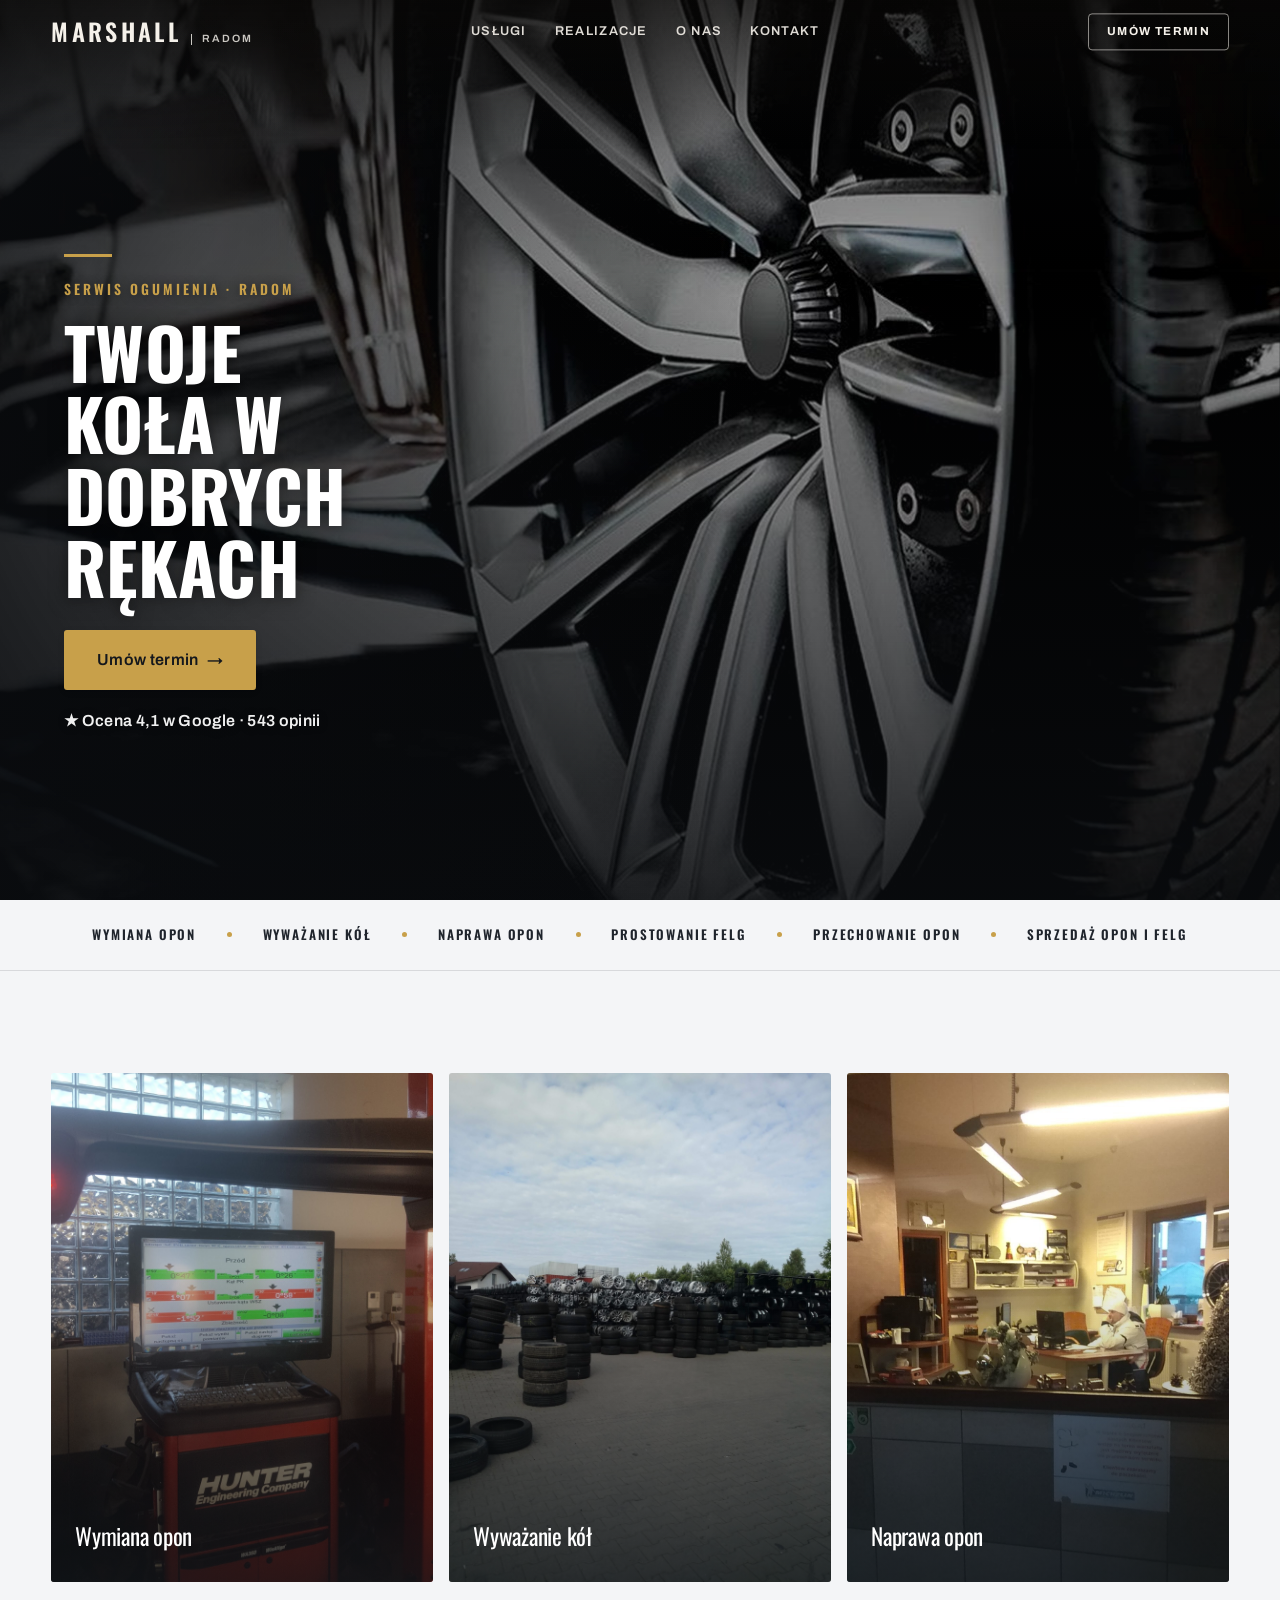
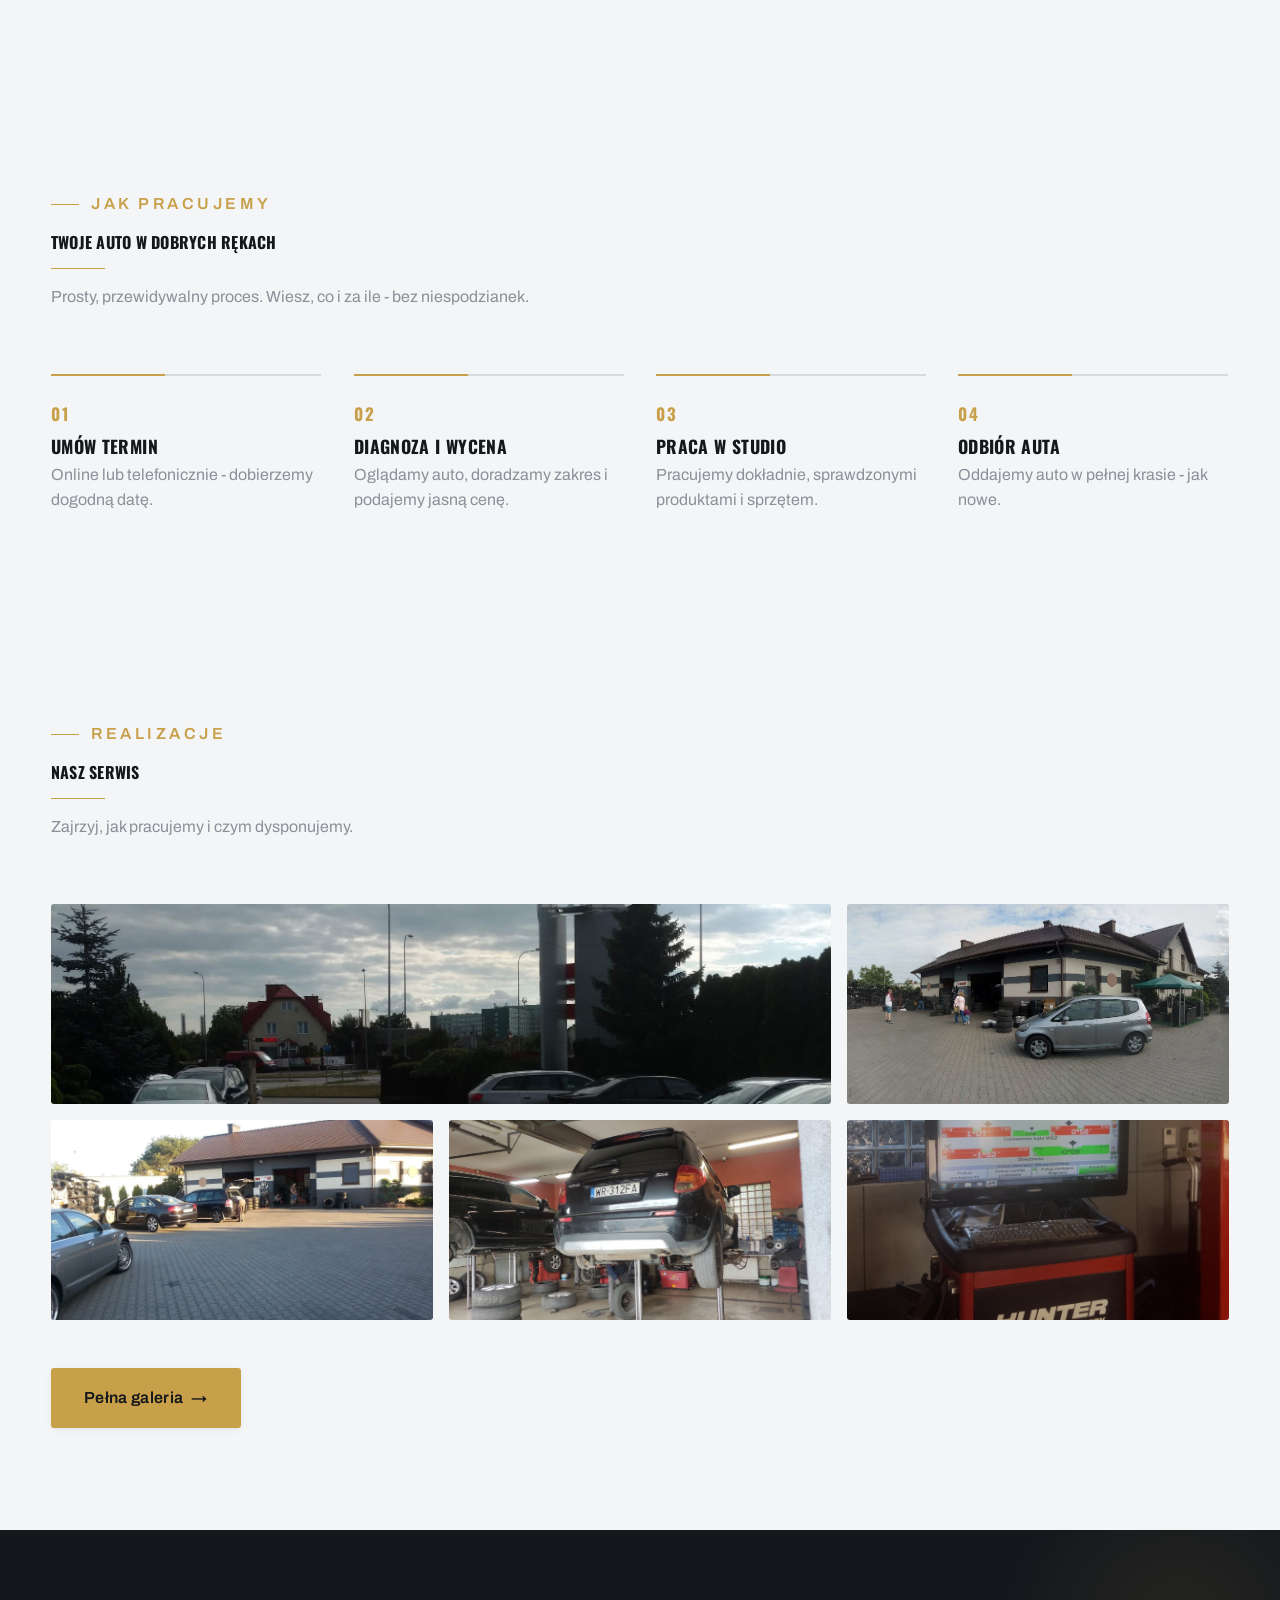
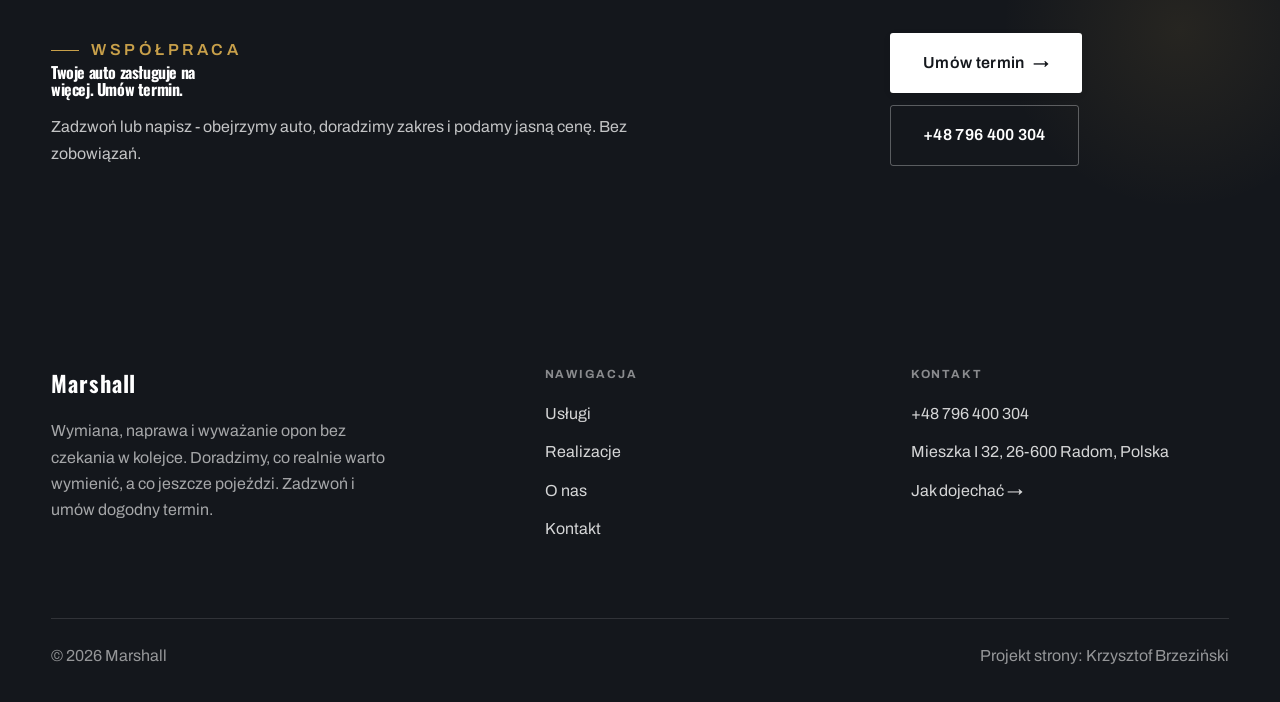
==== index.html @ 0baf951d "Strona demo: marshall" ====
<!DOCTYPE html>
<html lang="pl">
<head>
<meta charset="UTF-8">
<meta name="viewport" content="width=device-width, initial-scale=1.0">
<title>Marshall - Serwis ogumienia · Radom</title>
<meta name="description" content="Marshall - serwis ogumienia i wulkanizacja w Radom. Wymiana i naprawa opon, wyważanie kół, prostowanie felg, sezonowa przesiadka i przechowanie opon. Zadzwoń i umów termin.">
<link rel="preconnect" href="https://fonts.googleapis.com">
<link rel="preconnect" href="https://fonts.gstatic.com" crossorigin>
<link href="https://fonts.googleapis.com/css2?family=Oswald:wght@500;600;700&family=Archivo:wght@400;500;600&display=swap" rel="stylesheet">
<link rel="stylesheet" href="assets/styles.css">
</head>
<body>

<header class="nav">
  <div class="wrap nav-inner">
    <a class="brand" href="index.html"><span class="name">Marshall</span><span class="sub">Radom</span></a>
    <nav class="nav-links">
      <a href="oferta.html">Usługi</a>
      <a href="realizacje.html">Realizacje</a>
      <a href="o-nas.html">O nas</a>
      <a href="kontakt.html">Kontakt</a>
      <a href="kontakt.html" class="btn btn-accent">Umów termin</a>
    </nav>
    <button class="nav-toggle" aria-label="Menu"><span></span><span></span><span></span></button>
  </div>
</header>

<section class="hero-auto">
  <img class="ha-bg" src="img/hero.jpg" alt="Marshall">
  <div class="ha-veil"></div>
  <div class="ha-inner">
    <span class="ha-tick" aria-hidden="true"></span>
    <span class="ha-kicker">Serwis ogumienia · Radom</span>
    <h1 class="ha-claim">Twoje koła w dobrych rękach</h1>
    <a href="kontakt.html" class="btn btn-accent ha-cta">Umów termin <span class="arr">→</span></a>
      <p class="ha-rating">★ Ocena 4,1 w Google · 543 opinii</p>
  </div>
</section>
<section class="spec-ribbon">
  <div class="wrap">
    <ul class="sr-row reveal"><li>Wymiana opon</li><li>Wyważanie kół</li><li>Naprawa opon</li><li>Prostowanie felg</li><li>Przechowanie opon</li><li>Sprzedaż opon i felg</li></ul>
  </div>
</section>
<section class="gateways-band">
  <div class="wrap">
    <div class="gateways">
      <a href="oferta.html" class="gateway reveal"><img src="img/g2.jpg" alt="Wymiana opon" loading="lazy"><span class="g-ttl">Wymiana opon</span></a>
      <a href="oferta.html" class="gateway reveal"><img src="img/g3.jpg" alt="Wyważanie kół" loading="lazy"><span class="g-ttl">Wyważanie kół</span></a>
      <a href="oferta.html" class="gateway reveal"><img src="img/g4.jpg" alt="Naprawa opon" loading="lazy"><span class="g-ttl">Naprawa opon</span></a>
    </div>
  </div>
</section>
<section class="auto-proc">
  <div class="wrap">
    <div class="head reveal">
      <span class="eyebrow">Jak pracujemy</span>
      <h2>Twoje auto w dobrych rękach</h2>
      <p>Prosty, przewidywalny proces. Wiesz, co i za ile - bez niespodzianek.</p>
    </div>
    <ol class="auto-proc-row">
      <li class="reveal"><span class="ap-no">01</span><h3>Umów termin</h3><p>Online lub telefonicznie - dobierzemy dogodną datę.</p></li>
      <li class="reveal"><span class="ap-no">02</span><h3>Diagnoza i wycena</h3><p>Oglądamy auto, doradzamy zakres i podajemy jasną cenę.</p></li>
      <li class="reveal"><span class="ap-no">03</span><h3>Praca w studio</h3><p>Pracujemy dokładnie, sprawdzonymi produktami i sprzętem.</p></li>
      <li class="reveal"><span class="ap-no">04</span><h3>Odbiór auta</h3><p>Oddajemy auto w pełnej krasie - jak nowe.</p></li>
    </ol>
  </div>
</section>
<section>
  <div class="wrap">
    <div class="head reveal">
      <span class="eyebrow">Realizacje</span>
      <h2>Nasz serwis</h2>
      <p>Zajrzyj, jak pracujemy i czym dysponujemy.</p>
    </div>
    <div class="gallery">
      <div class="tile t-two3 reveal"><img src="img/g5.jpg" alt="Na podnośniku" loading="lazy"><div class="cap">Na podnośniku</div></div>
      <div class="tile t-third reveal"><img src="img/g6.jpg" alt="Wyważanie kół" loading="lazy"><div class="cap">Wyważanie kół</div></div>
      <div class="tile t-third reveal"><img src="img/about.jpg" alt="Opony na sezon" loading="lazy"><div class="cap">Opony na sezon</div></div>
      <div class="tile t-third reveal"><img src="img/g1.jpg" alt="W naszym serwisie" loading="lazy"><div class="cap">W naszym serwisie</div></div>
      <div class="tile t-third reveal"><img src="img/g2.jpg" alt="Miejsce dla Twojego auta" loading="lazy"><div class="cap">Miejsce dla Twojego auta</div></div>
    </div>
    <div style="margin-top:var(--space-7)" class="reveal"><a href="realizacje.html" class="btn btn-accent">Pełna galeria <span class="arr">→</span></a></div>
  </div>
</section>
<section class="cta">
  <div class="wrap">
    <div class="reveal">
      <span class="eyebrow">Współpraca</span>
      <h2>Twoje auto zasługuje na więcej. Umów termin.</h2>
      <p>Zadzwoń lub napisz - obejrzymy auto, doradzimy zakres i podamy jasną cenę. Bez zobowiązań.</p>
    </div>
    <div class="cta-actions reveal">
      <a href="kontakt.html" class="btn btn-light">Umów termin <span class="arr">→</span></a>
      <a href="tel:+48796400304" class="btn btn-ghost" style="color:#fff;border-color:rgba(255,255,255,.3)">+48 796 400 304</a>
    </div>
  </div>
</section>

<footer>
  <div class="wrap">
    <div class="foot-grid">
      <div class="foot-brand">
        <div class="name">Marshall</div>
        <p>Wymiana, naprawa i wyważanie opon bez czekania w kolejce. Doradzimy, co realnie warto wymienić, a co jeszcze pojeździ. Zadzwoń i umów dogodny termin.</p>
      </div>
      <div class="foot-col">
        <h4>Nawigacja</h4>
        <a href="oferta.html">Usługi</a>
        <a href="realizacje.html">Realizacje</a>
        <a href="o-nas.html">O nas</a>
        <a href="kontakt.html">Kontakt</a>
      </div>
      <div class="foot-col">
        <h4>Kontakt</h4>
        <a href="tel:+48796400304">+48 796 400 304</a>
        <p>Mieszka I 32, 26-600 Radom, Polska</p>
        <a href="https://maps.google.com/?cid=3467046883253085649&g_mp=CiVnb29nbGUubWFwcy5wbGFjZXMudjEuUGxhY2VzLkdldFBsYWNlEAIYBCAA" target="_blank" rel="noopener">Jak dojechać →</a>
      </div>
    </div>
    <div class="foot-bot">
      <span>© 2026 Marshall</span>
      <span>Projekt strony: Krzysztof Brzeziński</span>
    </div>
  </div>
</footer>
<div class="sticky-reserve"><a class="sr-book" href="kontakt.html">Umów termin</a><a class="sr-call" href="tel:+48796400304" aria-label="Zadzwoń"><svg class="ico-tel" width="16" height="16" viewBox="0 0 24 24" fill="none" aria-hidden="true"><path d="M6.6 10.8a15.5 15.5 0 0 0 6.6 6.6l2.2-2.2a1 1 0 0 1 1-.24 11.4 11.4 0 0 0 3.6.58 1 1 0 0 1 1 1V20a1 1 0 0 1-1 1A17 17 0 0 1 3 4a1 1 0 0 1 1-1h3.5a1 1 0 0 1 1 1c0 1.25.2 2.46.58 3.6a1 1 0 0 1-.25 1l-2.23 2.2Z" fill="currentColor"/></svg></a></div>

<script src="assets/main.js"></script>
</body>
</html>
---- assets/styles.css ----
/* ============================================================
   STOLBASZ — premium, architektoniczny B2B fit-out
   Jasna paleta, zero brązu. System wg premium-web-craft.
   Projekt strony: Krzysztof Brzeziński
   ============================================================ */

:root{
  /* PALETA — jasna, architektoniczna, chłodna */
  --paper:#f4f5f7;          /* główne tło */
  --paper-2:#e7e9ee;        /* sekcje alternatywne (chłodny jasny szary) */
  --paper-3:#e7e9ee;        /* delikatne wypełnienia */
  --ink:#14171c;            /* tekst główny — chłodny grafit */
  --ink-soft:#1f242c;       /* nagłówki drugorzędne */
  --muted:#8b9099;          /* tekst poboczny */
  --line:rgba(20,23,28,.12);/* hairline */
  --accent:#c8a04a;         /* stonowany petrol-slate — jedyny akcent */
  --accent-d:#9a7a31;
  --accent-soft:rgba(200,160,74,.10);
  --dark:#14171c;           /* sekcje ciemne (stopka/CTA) */

  /* ODSTĘPY — skala 4/8 */
  --space-1:4px; --space-2:8px; --space-3:12px; --space-4:16px; --space-5:24px;
  --space-6:32px; --space-7:48px; --space-8:64px; --space-9:96px; --space-10:128px;

  /* TYPOGRAFIA — fluid clamp() */
  --text-sm:clamp(.82rem,.8rem+.1vw,.9rem);
  --text-base:clamp(1rem,.97rem+.15vw,1.1rem);
  --text-lg:clamp(1.12rem,1.05rem+.3vw,1.3rem);
  --text-h3:clamp(1.2rem,1.1rem+.5vw,1.5rem);
  --text-h2:clamp(1.9rem,1.5rem+1.9vw,2.8rem);
  --text-h1:clamp(2.6rem,1.9rem+3.6vw,4.6rem);

  /* PROMIENIE — architektoniczne, raczej ostre */
  --r-sm:3px; --r-md:6px; --r-lg:10px;

  /* RUCH */
  --ease:cubic-bezier(.25,.46,.45,.94); --dur:.24s;

  /* CIENIE — miękkie, warstwowe */
  --sh-sm:0 1px 2px rgba(16,24,32,.04), 0 2px 8px rgba(16,24,32,.05);
  --sh-md:0 2px 6px rgba(16,24,32,.05), 0 12px 28px -8px rgba(16,24,32,.12);
  --sh-lg:0 6px 14px rgba(16,24,32,.07), 0 26px 56px -18px rgba(16,24,32,.22);

  --hairline:1px solid var(--line);

  --font-display:'Oswald','Archivo',sans-serif;
  --font-body:'Archivo',sans-serif;
}

*{box-sizing:border-box;margin:0;padding:0}
html{scroll-behavior:smooth}
body{
  font-family:var(--font-body);
  font-size:var(--text-base);
  line-height:1.65;
  color:var(--ink);
  background:var(--paper);
  -webkit-font-smoothing:antialiased;
  text-rendering:optimizeLegibility;
}
img{max-width:100%;display:block}
a{color:inherit;text-decoration:none}

.wrap{width:min(92%,1180px);margin-inline:auto}
section{padding-block:clamp(52px,6.5vw,96px)}

h1,h2,h3{font-family:var(--font-display);font-weight:700;line-height:1.08;letter-spacing:-.02em;color:var(--ink)}
h1{font-size:var(--text-h1);letter-spacing:-.035em}
h2{font-size:var(--text-h2);letter-spacing:-.025em}
h3{font-size:var(--text-h3)}
p{max-width:65ch}

.eyebrow{
  font-family:var(--font-body);
  font-size:var(--text-sm);
  font-weight:600;
  letter-spacing:.18em;
  text-transform:uppercase;
  color:var(--accent);
  display:inline-flex;align-items:center;gap:var(--space-3);
}
.eyebrow::before{content:"";width:28px;height:1px;background:var(--accent);display:inline-block}

.muted{color:var(--muted)}
.lead{font-size:var(--text-lg);line-height:1.55;color:var(--ink-soft);max-width:50ch}

/* ---------- BUTTONS ---------- */
.btn{
  display:inline-flex;align-items:center;gap:var(--space-2);
  font-weight:600;font-size:var(--text-sm);letter-spacing:.02em;
  padding:var(--space-4) var(--space-6);
  border-radius:var(--r-sm);
  transition:transform var(--dur) var(--ease),box-shadow var(--dur) var(--ease),background var(--dur) var(--ease);
  cursor:pointer;border:1px solid transparent;
}
.btn-accent{background:var(--accent);color:#fff;box-shadow:var(--sh-sm)}
.btn-accent:hover{background:var(--accent-d);transform:translateY(-2px);box-shadow:var(--sh-md)}
.btn-accent:active{transform:translateY(0);box-shadow:var(--sh-sm)}
.btn-ghost{background:transparent;color:var(--ink);border-color:var(--line)}
.btn-ghost:hover{border-color:var(--accent);color:var(--accent);transform:translateY(-2px)}
.btn-light{background:#fff;color:var(--ink);box-shadow:var(--sh-sm)}
.btn-light:hover{transform:translateY(-2px);box-shadow:var(--sh-md)}
.btn .arr{transition:transform var(--dur) var(--ease)}
.btn:hover .arr{transform:translateX(4px)}

/* ---------- NAV ---------- */
.nav{
  position:sticky;top:0;z-index:50;
  background:color-mix(in srgb,var(--paper) 88%,transparent);
  backdrop-filter:saturate(140%) blur(10px);
  border-bottom:var(--hairline);
}
.nav-inner{display:flex;align-items:center;justify-content:space-between;height:72px}
.brand{display:flex;flex-direction:column;line-height:1}
.brand .name{font-family:var(--font-display);font-weight:800;font-size:1.35rem;letter-spacing:.04em}
.brand .sub{font-size:.62rem;letter-spacing:.34em;text-transform:uppercase;color:var(--muted);margin-top:5px}
.nav-links{display:flex;align-items:center;gap:var(--space-6)}
.nav-links a{font-size:var(--text-sm);font-weight:500;color:var(--ink-soft);position:relative;padding-block:4px;transition:color var(--dur) var(--ease)}
.nav-links a::after{content:"";position:absolute;left:0;bottom:0;width:0;height:1.5px;background:var(--accent);transition:width var(--dur) var(--ease)}
.nav-links a:hover,.nav-links a.active{color:var(--ink)}
.nav-links a:hover::after,.nav-links a.active::after{width:100%}
.nav-links .btn{padding:var(--space-2) var(--space-5)}
/* przyciski w nav: właściwy kolor (przebij .nav-links a) + bez podkreślenia */
.nav-links a.btn-accent{color:#fff}
.nav-links a.btn-ghost,.nav-links a.btn-light{color:var(--ink)}
.nav-links a.btn::after{display:none}
.nav-toggle{display:none;background:none;border:none;cursor:pointer;flex-direction:column;gap:5px;padding:8px}
.nav-toggle span{width:24px;height:2px;background:var(--ink);transition:var(--dur)}

/* ---------- HERO (split) ---------- */
.hero{position:relative;overflow:hidden;border-bottom:var(--hairline)}
.hero-grid{display:grid;grid-template-columns:1.05fr .95fr;gap:clamp(24px,4vw,60px);align-items:center;
  padding-block:clamp(36px,4.5vw,64px)}
.hero-copy .eyebrow{margin-bottom:var(--space-5)}
.hero-copy h1{margin-bottom:var(--space-5)}
.hero-copy .lead{margin-bottom:var(--space-7)}
.hero-actions{display:flex;flex-wrap:wrap;gap:var(--space-4)}
.hero-art{position:relative;aspect-ratio:4/3;border-radius:var(--r-lg);overflow:hidden;box-shadow:var(--sh-lg)}
.hero-art img{width:100%;height:100%;object-fit:cover}
.hero-art::after{content:"";position:absolute;inset:0;background:linear-gradient(180deg,transparent 55%,rgba(18,24,28,.28))}
.hero-badge{position:absolute;left:var(--space-5);bottom:var(--space-5);z-index:2;
  background:rgba(252,252,251,.94);backdrop-filter:blur(4px);
  border-radius:var(--r-md);padding:var(--space-4) var(--space-5);box-shadow:var(--sh-md);max-width:78%}
.hero-badge strong{display:block;font-family:var(--font-display);font-size:1rem;letter-spacing:-.01em}
.hero-badge span{font-size:var(--text-sm);color:var(--muted)}

/* ---------- HERO duży / kinowy (strona główna) ---------- */
.hero-cine{position:relative;min-height:clamp(560px,82vh,840px);min-height:clamp(560px,82svh,840px);display:flex;align-items:center;overflow:hidden;border-bottom:var(--hairline)}
.hero-cine>img{position:absolute;inset:0;width:100%;height:100%;object-fit:cover;z-index:0}
.hero-cine::after{content:"";position:absolute;inset:0;z-index:1;
  background:linear-gradient(95deg,rgba(13,18,23,.86) 0%,rgba(13,18,23,.64) 32%,rgba(13,18,23,.24) 62%,rgba(13,18,23,.04) 100%)}
.hero-cine .wrap{position:relative;z-index:2;padding-block:var(--space-8)}
.hero-cine .hero-copy{max-width:660px}
.hero-cine .eyebrow{color:#fff;margin-bottom:var(--space-5)}
.hero-cine .eyebrow::before{background:#fff}
.hero-cine h1{color:#fff;margin-bottom:var(--space-5);font-size:clamp(2.9rem,2rem+4.4vw,5.2rem)}
.hero-cine .lead{color:rgba(255,255,255,.92);max-width:48ch;margin-bottom:var(--space-7)}
.hero-cine .hero-actions{display:flex;flex-wrap:wrap;gap:var(--space-4)}
@media(max-width:680px){
  .hero-cine{min-height:clamp(520px,76vh,640px);min-height:clamp(520px,76svh,640px);align-items:flex-end}
  .hero-cine::after{background:linear-gradient(0deg,rgba(13,18,23,.9) 6%,rgba(13,18,23,.45) 55%,rgba(13,18,23,.25) 100%)}
  .hero-cine .wrap{padding-bottom:var(--space-9)}
}

/* full-bleed hero variant (podstrony) */
.pagehead{position:relative;min-height:46vh;min-height:46svh;display:flex;align-items:flex-end;overflow:hidden;border-bottom:var(--hairline)}
.pagehead img{position:absolute;inset:0;width:100%;height:100%;object-fit:cover}
.pagehead::after{content:"";position:absolute;inset:0;background:linear-gradient(180deg,rgba(18,24,28,.25),rgba(18,24,28,.62))}
.pagehead .wrap{position:relative;z-index:2;padding-block:var(--space-9);color:#fff}
.pagehead h1{color:#fff;max-width:18ch}
.pagehead .eyebrow{color:#fff}
.pagehead .eyebrow::before{background:#fff}
.pagehead p{color:rgba(255,255,255,.86);margin-top:var(--space-4);max-width:54ch}

/* ---------- STRIP (pasek skrótów / liczby) ---------- */
.strip{background:var(--dark);color:#fff}
.strip .wrap{display:grid;grid-template-columns:repeat(4,1fr);gap:var(--space-6);padding-block:var(--space-8)}
.strip .item .k{font-family:var(--font-display);font-size:clamp(1.6rem,1.2rem+1.4vw,2.4rem);font-weight:800;letter-spacing:-.02em;color:#fff}
.strip .item .v{font-size:var(--text-sm);color:rgba(255,255,255,.66);margin-top:var(--space-2);line-height:1.45}
.strip .item{border-left:2px solid var(--accent);padding-left:var(--space-5)}

/* ---------- SECTION HEAD ---------- */
.head{max-width:48rem;margin-bottom:var(--space-8)}
.head.center{margin-inline:auto;text-align:center}
.head .eyebrow{margin-bottom:var(--space-4)}
.head h2{margin-bottom:var(--space-4)}
.head p{color:var(--muted);font-size:var(--text-lg);line-height:1.55}
.head.center p{margin-inline:auto}

/* ---------- INTRO SPLIT ---------- */
.split{display:grid;grid-template-columns:.92fr 1.08fr;gap:clamp(28px,5vw,80px);align-items:center}
.split.rev{grid-template-columns:1.08fr .92fr}
.split.rev .split-art{order:-1}
.split-art{position:relative;aspect-ratio:5/4;border-radius:var(--r-lg);overflow:hidden;box-shadow:var(--sh-lg)}
.split-art img{width:100%;height:100%;object-fit:cover}
.split-copy h2{margin-bottom:var(--space-5)}
.split-copy p+p{margin-top:var(--space-4)}
.split-copy .btn{margin-top:var(--space-6)}

/* ---------- SERVICES (zakres) ---------- */
.svc-grid{display:grid;grid-template-columns:repeat(auto-fit,minmax(280px,1fr));gap:var(--space-5)}
.svc{background:#fff;border:var(--hairline);border-radius:var(--r-md);padding:var(--space-7) var(--space-6);
  transition:transform var(--dur) var(--ease),box-shadow var(--dur) var(--ease),border-color var(--dur) var(--ease);
  position:relative;overflow:hidden}
.svc::before{content:"";position:absolute;left:0;top:0;width:3px;height:0;background:var(--accent);transition:height var(--dur) var(--ease)}
.svc:hover{transform:translateY(-4px);box-shadow:var(--sh-md);border-color:transparent}
.svc:hover::before{height:100%}
.svc .ic{font-family:var(--font-display);font-size:.8rem;font-weight:700;letter-spacing:.12em;color:var(--accent);margin-bottom:var(--space-4)}
.svc h3{margin-bottom:var(--space-3);font-size:1.22rem}
.svc p{color:var(--muted);font-size:var(--text-base);line-height:1.6}

/* big detailed service rows */
.svc-row{display:grid;grid-template-columns:.8fr 1.2fr;gap:clamp(20px,4vw,60px);align-items:center;padding-block:var(--space-8)}
.svc-row+.svc-row{border-top:var(--hairline)}
.svc-row.rev{grid-template-columns:1.2fr .8fr}
.svc-row.rev .svc-row-art{order:-1}
.svc-row-art{aspect-ratio:4/3;border-radius:var(--r-md);overflow:hidden;box-shadow:var(--sh-md)}
.svc-row-art img{width:100%;height:100%;object-fit:cover}
.svc-row h3{font-size:1.5rem;margin-bottom:var(--space-4)}
.svc-row .num{font-family:var(--font-display);font-size:.85rem;font-weight:700;letter-spacing:.14em;color:var(--accent);display:block;margin-bottom:var(--space-3)}
.svc-row ul{list-style:none;margin-top:var(--space-4);display:flex;flex-direction:column;gap:var(--space-2)}
.svc-row li{position:relative;padding-left:var(--space-5);color:var(--muted);font-size:var(--text-base)}
.svc-row li::before{content:"";position:absolute;left:0;top:.62em;width:8px;height:1px;background:var(--accent)}

/* ---------- GALLERY (realizacje) ---------- */
.gallery{display:grid;grid-template-columns:repeat(12,1fr);gap:var(--space-4);grid-auto-rows:200px}
/* GALERIA MASONRY — pionowe zdjęcia (portrety beauty/wellness) bez przycinania: kolumny, height auto */
.gallery-masonry{column-count:3;column-gap:var(--space-4)}
@media(max-width:900px){.gallery-masonry{column-count:2}}
@media(max-width:560px){.gallery-masonry{column-count:1}}
.gallery-masonry .m-tile{break-inside:avoid;margin:0 0 var(--space-4);padding:0;position:relative;overflow:hidden;border-radius:var(--r-md);border:1px solid var(--line)}
.gallery-masonry .m-tile img{width:100%;height:auto;display:block}
.gallery-masonry .m-tile .cap{position:absolute;left:0;right:0;bottom:0;padding:var(--space-4);color:#fff;background:linear-gradient(0deg,rgba(0,0,0,.55),transparent);font-size:var(--text-sm)}
.tile{position:relative;overflow:hidden;border-radius:var(--r-md);box-shadow:var(--sh-sm);
  transition:transform var(--dur) var(--ease),box-shadow var(--dur) var(--ease)}
.tile img{width:100%;height:100%;object-fit:cover;transition:transform .6s var(--ease)}
.tile:hover{box-shadow:var(--sh-md)}
.tile:hover img{transform:scale(1.05)}
.tile .cap{position:absolute;left:0;right:0;bottom:0;padding:var(--space-5) var(--space-4) var(--space-4);
  background:linear-gradient(transparent,rgba(18,24,28,.78));color:#fff;
  font-size:var(--text-sm);font-weight:600;letter-spacing:.01em;
  opacity:0;transform:translateY(8px);transition:var(--dur) var(--ease)}
.tile:hover .cap{opacity:1;transform:translateY(0)}
.tile .cap small{display:block;font-weight:400;opacity:.78;letter-spacing:.04em;text-transform:uppercase;font-size:.66rem;margin-top:3px}
/* bento spans */
.t-wide{grid-column:span 6}
.t-tall{grid-column:span 6;grid-row:span 2}
.t-std{grid-column:span 6}
.t-third{grid-column:span 4}
.t-two3{grid-column:span 8}

/* ---------- TRUST / WIARYGODNOŚĆ ---------- */
.trust{background:var(--paper-2)}
.trust-grid{display:grid;grid-template-columns:repeat(auto-fit,minmax(240px,1fr));gap:var(--space-5);margin-top:var(--space-7)}
.trust-card{background:#fff;border-radius:var(--r-md);padding:var(--space-7) var(--space-6);box-shadow:var(--sh-sm);border-top:3px solid var(--accent)}
.trust-card .big{font-family:var(--font-display);font-size:clamp(1.8rem,1.3rem+1.6vw,2.6rem);font-weight:800;letter-spacing:-.02em;color:var(--ink);line-height:1}
.trust-card h3{font-size:1.12rem;margin:var(--space-3) 0 var(--space-2)}
.trust-card p{color:var(--muted);font-size:var(--text-base);line-height:1.55}

/* ---------- CTA band ---------- */
.cta{background:var(--dark);color:#fff;position:relative;overflow:hidden}
.cta .wrap{display:grid;grid-template-columns:1.4fr .6fr;gap:var(--space-7);align-items:center;position:relative;z-index:2}
.cta h2{color:#fff;max-width:20ch}
.cta p{color:rgba(255,255,255,.74);margin-top:var(--space-4)}
.cta-actions{display:flex;flex-direction:column;gap:var(--space-3);align-items:flex-start}
.cta::before{content:"";position:absolute;right:-80px;top:-80px;width:360px;height:360px;border-radius:50%;
  background:radial-gradient(circle,var(--accent-soft),transparent 70%)}

/* ---------- CONTACT ---------- */
.contact-grid{display:grid;grid-template-columns:.85fr 1.15fr;gap:clamp(28px,4vw,56px);align-items:start}
.info-list{display:flex;flex-direction:column;gap:var(--space-2)}
.info-row{display:flex;gap:var(--space-4);align-items:flex-start;padding-block:var(--space-4);border-bottom:var(--hairline)}
.info-row .ic{flex:none;width:42px;height:42px;display:grid;place-items:center;border-radius:50%;
  background:var(--accent-soft);color:var(--accent);font-size:1.05rem}
.info-row .lbl{font-size:.72rem;letter-spacing:.14em;text-transform:uppercase;color:var(--muted)}
.info-row .val{font-weight:600;font-size:var(--text-base);margin-top:2px}
.info-row a.val:hover{color:var(--accent)}
.map{border:none;border-radius:var(--r-lg);box-shadow:var(--sh-md);width:100%;height:100%;min-height:380px;filter:grayscale(.2) contrast(1.02)}
.form{background:#fff;border:var(--hairline);border-radius:var(--r-lg);padding:clamp(24px,3vw,40px);box-shadow:var(--sh-sm)}
.form .fld{margin-bottom:var(--space-5)}
.form label{display:block;font-size:var(--text-sm);font-weight:600;margin-bottom:var(--space-2)}
.form input,.form textarea{width:100%;font-family:inherit;font-size:var(--text-base);color:var(--ink);
  padding:var(--space-4);border:var(--hairline);border-radius:var(--r-sm);background:var(--paper);transition:border-color var(--dur)}
.form input:focus,.form textarea:focus{outline:none;border-color:var(--accent);background:#fff}
.form textarea{resize:vertical;min-height:120px}
.form .note{font-size:var(--text-sm);color:var(--muted);margin-top:var(--space-3)}

/* ---------- FOOTER ---------- */
footer{background:var(--dark);color:#fff;padding-block:var(--space-9) var(--space-6)}
.foot-grid{display:grid;grid-template-columns:1.4fr 1fr 1fr;gap:var(--space-7);margin-bottom:var(--space-8)}
.foot-brand .name{font-family:var(--font-display);font-weight:800;font-size:1.4rem;letter-spacing:.04em}
.foot-brand p{color:rgba(255,255,255,.62);margin-top:var(--space-4);font-size:var(--text-base);max-width:38ch}
.foot-col h4{font-size:.74rem;letter-spacing:.16em;text-transform:uppercase;color:rgba(255,255,255,.5);margin-bottom:var(--space-4)}
.foot-col a,.foot-col p{display:block;color:rgba(255,255,255,.82);font-size:var(--text-base);margin-bottom:var(--space-3)}
.foot-col a:hover{color:#fff}
.foot-bot{border-top:1px solid rgba(255,255,255,.12);padding-top:var(--space-5);display:flex;justify-content:space-between;flex-wrap:wrap;gap:var(--space-3);
  font-size:var(--text-sm);color:rgba(255,255,255,.55)}
.foot-bot a:hover{color:#fff}

/* ---------- REVEAL ---------- */
.reveal{opacity:0;transform:translateY(22px);transition:opacity .6s var(--ease),transform .6s var(--ease)}
.reveal.in{opacity:1;transform:none}

/* ---------- RESPONSIVE ---------- */
@media(max-width:920px){
  .hero-grid,.split,.split.rev,.svc-row,.svc-row.rev,.cta .wrap,.contact-grid,.foot-grid{grid-template-columns:1fr}
  .split.rev .split-art,.svc-row.rev .svc-row-art{order:0}
  .hero-art{aspect-ratio:16/10;max-height:420px}
  .strip .wrap{grid-template-columns:repeat(2,1fr);gap:var(--space-7)}
  .gallery{grid-auto-rows:180px}
  .t-wide,.t-tall,.t-std,.t-third,.t-two3{grid-column:span 6}
  .t-tall{grid-row:span 1}
  .cta-actions{flex-direction:row;flex-wrap:wrap}
  .foot-grid{gap:var(--space-6)}
}
@media(max-width:680px){
  .nav-links{position:fixed;inset:72px 0 auto 0;background:var(--paper);flex-direction:column;align-items:stretch;
    gap:0;padding:var(--space-4) 6%;border-bottom:var(--hairline);box-shadow:var(--sh-md);
    transform:translateY(-120%);transition:transform var(--dur) var(--ease)}
  .nav-links.open{transform:translateY(0)}
  .nav-links a{padding-block:var(--space-4);border-bottom:var(--hairline)}
  .nav-links .btn{margin-top:var(--space-3);justify-content:center}
  .nav-toggle{display:flex}
  .strip .wrap{grid-template-columns:1fr}
  .gallery{grid-template-columns:repeat(6,1fr)}
  .foot-grid{grid-template-columns:1fr}
}
@media(prefers-reduced-motion:reduce){
  *{animation-duration:.01ms!important;transition:none!important}
  .reveal{opacity:1!important;transform:none!important}
  html{scroll-behavior:auto}
}

/* ============================================================
   PREMIUM LAYER — destylat deep-researchu branż (anty-AI, spokój).
   Zmienne STOLBASZ (--accent/--ink/--paper/--line/--dark). Ruch ledwo
   zauważalny, krzywa cubic-bezier(.16,.84,.44,1); prefers-reduced-motion
   pokryte blanketem wyżej. Karty hairline zamiast cieni = #1 sygnał „nie-AI".
   ============================================================ */

/* więcej oddechu między sekcjami (liderzy: 110-130px) */
section{padding-block:clamp(64px,8vw,128px)}

/* 1) Aksamitny reveal — dłuższa, miękka krzywa zamiast „skoku" */
.reveal{transition:opacity .9s cubic-bezier(.16,.84,.44,1),transform .9s cubic-bezier(.16,.84,.44,1);will-change:opacity,transform}
/* stagger TYLKO w galerii (tam pozycja = porządek dzieci) */
.gallery .reveal:nth-child(2){transition-delay:.07s}
.gallery .reveal:nth-child(3){transition-delay:.14s}
.gallery .reveal:nth-child(4){transition-delay:.21s}
.gallery .reveal:nth-child(5){transition-delay:.28s}
.gallery .reveal:nth-child(6){transition-delay:.35s}

/* 2) Hero STATYCZNY na .hero-cine — Ken Burns CAŁKIEM WYŁĄCZONY 26.06 (3. zgłoszenie Szymona).
   GENEZA: animowanie scale na <img> hero z teksturami (cegły/framugi) re-samplinguje obraz
   klatka po klatce → na części ekranów drobne drganie/shimmer = „heroshot się trzęsie".
   translateY usunięto wcześniej, scale-only + will-change/GPU NIE wystarczyły do GWARANCJI gładkości.
   Krzysztof zażądał pewności („make sure, że błąd się nie pojawi") > efekt. Zero animacji = 0% drgania.
   Delikatny zoom zostaje TYLKO w pełnoekranowych hero gastro/studio (hg-bg/hs-bg — tło, inny
   mechanizm, chwalone, nigdy nie zgłaszane). NIE wracać do KB na .hero-cine bez realnego testu
   na sprzęcie klienta — to ryzyko regresji „trzęsienia”. */
/* BEZPIECZNY "wow" na hero = jednorazowy FADE-IN (opacity), nie zoom.
   opacity nie dotyka bitmapy → gładkie na KAŻDYM zdjęciu/ekranie/GPU, zero ryzyka migotania.
   Geometryczny ruch (scale/translate) na .hero-cine jest ZAKAZANY (bramka pilnuje). */
@keyframes heroFade{from{opacity:0}to{opacity:1}}
.hero-cine>img{transform:none;animation:heroFade 1.1s ease-out both}

/* 3) Akcentowy hairline pod nagłówkiem sekcji, który „rysuje się" przy wejściu */
.head h2{position:relative;padding-bottom:18px}
.head h2::after{content:"";position:absolute;left:0;bottom:0;height:1px;width:0;background:var(--accent);transition:width 1s cubic-bezier(.16,.84,.44,1) .15s}
.head.center h2::after{left:50%;transform:translateX(-50%)}
.head.reveal.in h2::after,.head.center.reveal.in h2::after{width:54px}

/* 4) Karty HAIRLINE zamiast cieni/zaokrągleń (najmocniejszy anty-AI detal) */
.svc{background:transparent;border:1px solid var(--line);border-radius:var(--r-sm);box-shadow:none}
.svc:hover{box-shadow:none;border-color:var(--accent);transform:translateY(-3px)}
.trust-card{background:transparent;box-shadow:none;border:1px solid var(--line);border-top:2px solid var(--accent);border-radius:var(--r-sm)}
.tile{box-shadow:none;border-radius:var(--r-sm)}
.tile:hover{box-shadow:none}

/* 5) Sticky-nav kondensuje się po przewinięciu (sygnał dopracowania) */
.nav{transition:box-shadow .4s ease,background .4s ease}
.nav.is-stuck{box-shadow:0 1px 0 var(--line),0 14px 30px -24px rgba(0,0,0,.45)}
.nav-inner{transition:height .35s var(--ease)}
.nav.is-stuck .nav-inner{height:60px}

/* 6) MANIFESTO — pełnoekranowy cytat-bohater (zastępuje generyczne „Dlaczego my") */
.manifesto{background:var(--paper-2);text-align:center}
.manifesto .wrap{max-width:60rem}
.manifesto p{font-family:var(--font-display);font-style:italic;font-size:clamp(1.6rem,1rem+2.4vw,2.8rem);line-height:1.32;color:var(--ink-soft);margin-inline:auto;max-width:26ch;position:relative;padding-top:var(--space-8)}
.manifesto p::before{content:"";position:absolute;top:0;left:50%;transform:translateX(-50%);width:54px;height:1px;background:var(--accent)}
.manifesto p span{color:var(--accent);font-style:italic}

/* 7) GATEWAYS — 3 duże bramy-zdjęcia (zamiast paska menu usług) */
.gateways{display:grid;grid-template-columns:repeat(3,1fr);gap:var(--space-4)}
.gateway{position:relative;aspect-ratio:3/4;overflow:hidden;border-radius:var(--r-sm);display:block}
.gateway img{width:100%;height:100%;object-fit:cover;transition:transform .8s var(--ease),filter .5s var(--ease)}
.gateway::after{content:"";position:absolute;inset:0;background:linear-gradient(180deg,transparent 38%,rgba(18,24,28,.74))}
.gateway:hover img{transform:scale(1.05);filter:brightness(1.05)}
.gateway .g-ttl{position:absolute;left:0;right:0;bottom:0;z-index:2;padding:var(--space-6) var(--space-5);color:#fff;font-family:var(--font-display);font-size:1.45rem;letter-spacing:-.01em;line-height:1.15}
.gateway .g-ttl small{display:block;font-family:var(--font-body);font-size:var(--text-sm);font-weight:400;opacity:.82;letter-spacing:.03em;margin-top:5px}
@media(max-width:760px){.gateways{grid-template-columns:1fr}.gateway{aspect-ratio:16/10}}

/* 8) LOGO klienta w nagłówku (gdy podane --logo) */
.brand-logo{height:40px;width:auto;max-width:220px;object-fit:contain;display:block}
.nav.is-stuck .brand-logo{height:34px}
@media(max-width:680px){.brand-logo{height:32px}}

/* === rodzina: auto === */
/* ============================================================
   RODZINA: AUTO (detailing / auto-serwis / powłoki / lakiernictwo / myjnia)
   Doklejane NA WIERZCH base.css. Skin auto (Oswald + grafit/bursztyn).
   Filozofia: PREMIUM, MĘSKO, TECHNICZNIE + "Umów termin". Jasna baza, ciemne kinowe hero, Oswald CAPS.
   (Świadomie BEZ ciemnej bazy - dark-skin guard wymusza jasne tło; ciemne hero+paski daja dramat.)
   FAZA 3 (research wf_5b470404, topowe studia detailingu/powłok): osobny układ - hero-auto (kicker+claim+1 CTA),
   nav fixed przezroczysty->ciemny grafit + zwijany, spec-ribbon (sygnatura), pakiety powłok (1 ciemny band),
   before/after suwak, poziomy "bay" proces, marki. Pakiety/before-after/marki = BRAMKOWANE (tylko z reconu).
   ============================================================ */

/* --- Wersaliki na nagłówkach sekcji (motorsport/inżynierski sznyt) --- */
.head h2{text-transform:uppercase;letter-spacing:.015em}
.eyebrow{letter-spacing:.22em}

/* --- Ostrzejsze, "techniczne" karty --- */
.svc,.trust-card,.tile,.gateway,.svc-row-art,.split-art{border-radius:var(--r-sm)}

/* --- STICKY "Umów termin" (mobile) --- */
.sticky-reserve{display:none}
@media(max-width:820px){
  .sticky-reserve{display:flex;position:fixed;left:0;right:0;bottom:0;z-index:90;
    background:var(--line);box-shadow:0 -6px 20px -10px rgba(0,0,0,.4)}
  .sticky-reserve a{padding:15px 8px;text-align:center;font-weight:700;font-size:.95rem;text-transform:uppercase;letter-spacing:.03em}
  .sr-book{flex:1;background:var(--accent);color:#fff}
  .sr-call{width:60px;background:var(--paper);color:var(--ink);font-size:1.15rem;border-left:1px solid var(--line)}
  body{padding-bottom:56px}
}

/* ============================================================
   FAZA 3 - OSOBNY UKŁAD AUTO (detailing/powłoki). Wszystko poniżej doklejane na wierzch.
   ============================================================ */

/* --- Brass = ciemny tekst dla kontrastu (mosiądz #c8a04a + biel = za słaby kontrast) --- */
.btn-accent{color:#14171c}
.btn-accent:hover{color:#14171c}

/* === HERO AUTO: pełnoekranowe ciemne kino, blok dolny-lewy, Ken Burns, kontrast gwarantowany === */
.hero-auto{position:relative;height:100vh;height:100svh;min-height:560px;display:flex;align-items:flex-end;overflow:hidden;isolation:isolate;background:#0a0c0f}
.hero-auto .ha-bg{position:absolute;inset:0;width:100%;height:100%;object-fit:cover;z-index:-2;will-change:transform}
/* Ken Burns = TYLKO scale (zero translate = zero dryfu), DESKTOP-only (min-width:900) - zgodnie z konwencją base.css heroBreath, anty-jank na mobile */
@keyframes haKen{from{transform:scale(1.04)}to{transform:scale(1.12)}}
@media(min-width:900px){.hero-auto .ha-bg{animation:haKen 30s ease-out infinite alternate}}
/* Kontrast GWARANTOWANY niezależnie od zdjęcia: (a) ciemna LEWA kolumna pod tekstem (tekst jest do lewej, top->bottom),
   (b) górny scrim pod nav + dolny scrim. Nie liczymy na ciemne zdjęcie. */
.hero-auto .ha-veil{position:absolute;inset:0;z-index:-1;
  background:linear-gradient(90deg,rgba(10,12,15,.76) 0%,rgba(10,12,15,.34) 32%,rgba(10,12,15,0) 60%),
             linear-gradient(180deg,rgba(10,12,15,.42) 0%,rgba(10,12,15,0) 30%,rgba(10,12,15,.55) 78%,rgba(10,12,15,.82) 100%)}
.ha-inner{position:relative;z-index:2;margin:0 0 clamp(2.6rem,7vh,5rem) clamp(1.4rem,5vw,4rem);max-width:32ch}
.ha-tick{display:block;width:48px;height:3px;background:var(--accent);margin-bottom:clamp(1rem,2.4vh,1.6rem)}
.ha-kicker{display:block;font-family:var(--font-display);font-weight:600;text-transform:uppercase;
  letter-spacing:.22em;font-size:clamp(.72rem,1.4vw,.86rem);color:var(--accent);text-shadow:0 1px 10px rgba(0,0,0,.5)}
.ha-claim{font-family:var(--font-display);font-weight:700;text-transform:uppercase;letter-spacing:.005em;line-height:1.02;
  font-size:clamp(2.3rem,5.6vw,4.4rem);color:#fff;margin:clamp(.7rem,1.6vh,1.1rem) 0 clamp(1.5rem,3vh,2.2rem);
  text-shadow:0 2px 18px rgba(0,0,0,.55)}
.ha-cta{margin:0}
.ha-rating{margin:clamp(1rem,2vh,1.4rem) 0 0;color:#fff;font-weight:600;letter-spacing:.02em;font-size:var(--text-sm);opacity:.94;text-shadow:0 1px 10px rgba(0,0,0,.5)}
@media(max-width:640px){.ha-claim{font-size:clamp(2rem,9vw,2.7rem)}.ha-inner{margin-bottom:clamp(2rem,9vh,3.4rem)}}
@media(prefers-reduced-motion:reduce){.hero-auto .ha-bg{animation:none}}

/* === SPEC-RIBBON: poziomy pasek etykiet usług tuż pod hero (sygnatura strukturalna, NIE liczby) === */
.spec-ribbon{background:var(--paper);border-bottom:1px solid var(--line);padding-block:0}
.spec-ribbon .wrap{padding-block:var(--space-5)}
.sr-row{display:flex;flex-wrap:wrap;justify-content:center;align-items:center;gap:clamp(.8rem,2.4vw,2rem);list-style:none;margin:0;padding:0}
.sr-row li{font-family:var(--font-display);font-weight:600;text-transform:uppercase;letter-spacing:.14em;
  font-size:clamp(.7rem,1.3vw,.82rem);color:var(--ink-soft);display:flex;align-items:center}
.sr-row li:not(:last-child)::after{content:"";width:5px;height:5px;border-radius:50%;background:var(--accent);margin-left:clamp(.8rem,2.4vw,2rem)}

/* === PAKIETY POWŁOK: jedyny ciemny carbon-band w jasnej stronie (BRAMKOWANE) === */
.auto-dark{background:var(--ink)}
.auto-dark .head h2{color:#fff}
.auto-dark .head p{color:rgba(244,245,247,.74)}
.auto-dark .eyebrow{color:var(--accent)}
.auto-dark .eyebrow::before{background:var(--accent)}
.pakiety-grid{display:grid;grid-template-columns:repeat(3,1fr);gap:var(--space-6);margin-top:var(--space-8)}
.pakiet{background:rgba(255,255,255,.045);border:1px solid rgba(255,255,255,.12);border-radius:var(--r-sm);
  padding:var(--space-7) var(--space-6);display:flex;flex-direction:column;gap:var(--space-4)}
.pakiet h3{font-family:var(--font-display);text-transform:uppercase;letter-spacing:.04em;color:#fff;font-size:1.3rem}
.pak-lata{display:flex;align-items:baseline;gap:.5rem}
.pak-lata b{font-family:var(--font-display);font-size:2.4rem;line-height:1;color:var(--accent);font-weight:700}
.pak-lata span{font-size:var(--text-sm);color:rgba(244,245,247,.7);text-transform:uppercase;letter-spacing:.08em}
.pak-opis{color:rgba(244,245,247,.76);font-size:var(--text-base);line-height:1.6}
.pak-zakres{list-style:none;margin:0;padding:0;display:flex;flex-direction:column;gap:.6rem}
.pak-zakres li{position:relative;padding-left:1.4rem;padding-bottom:.6rem;color:rgba(244,245,247,.84);
  font-size:var(--text-sm);border-bottom:1px solid rgba(255,255,255,.08)}
.pak-zakres li::before{content:"";position:absolute;left:0;top:.55em;width:8px;height:2px;background:var(--accent)}
.pak-cena{margin-top:auto;font-family:var(--font-display);font-size:1.3rem;color:#fff;letter-spacing:.01em}
.pak-cta{margin-top:auto;color:var(--accent);font-weight:600;font-size:var(--text-sm);display:inline-flex;align-items:center;gap:.4rem}
.pak-cta:hover{color:#fff}
@media(max-width:900px){.pakiety-grid{grid-template-columns:1fr;max-width:32rem;margin-inline:auto}}

/* === BEFORE / AFTER: suwak (JASNE, NIE ciemny band). Oba zdjęcia full-size = ten sam kadr; clip-path odsłania === */
.auto-ba .ba-slider{position:relative;--ba-pos:50%;max-width:62rem;margin:var(--space-8) auto 0;aspect-ratio:16/9;
  overflow:hidden;border-radius:var(--r-sm);border:1px solid var(--line);touch-action:none;user-select:none;cursor:ew-resize}
.ba-slider img{position:absolute;inset:0;width:100%;height:100%;object-fit:cover;display:block}
.ba-before-wrap{position:absolute;inset:0;clip-path:inset(0 calc(100% - var(--ba-pos)) 0 0)}
.ba-lab{position:absolute;top:var(--space-4);z-index:3;font-family:var(--font-display);text-transform:uppercase;
  letter-spacing:.1em;font-size:.7rem;color:#fff;background:rgba(10,12,15,.6);padding:.3rem .6rem;border-radius:2px}
.ba-lab-l{left:var(--space-4)}
.ba-lab-r{right:var(--space-4)}
.ba-handle{position:absolute;top:0;bottom:0;left:var(--ba-pos);width:2px;background:var(--accent);transform:translateX(-1px);z-index:4;pointer-events:none}
.ba-handle span{position:absolute;top:50%;left:50%;transform:translate(-50%,-50%);width:38px;height:38px;border-radius:50%;
  background:var(--accent);box-shadow:0 2px 12px rgba(0,0,0,.4);display:flex;align-items:center;justify-content:center}
.ba-handle span::before,.ba-handle span::after{content:"";position:absolute;width:0;height:0;border-block:5px solid transparent}
.ba-handle span::before{left:9px;border-right:6px solid #14171c}
.ba-handle span::after{right:9px;border-left:6px solid #14171c}
.ba-podpis{text-align:center;color:var(--muted);font-size:var(--text-sm);margin-top:var(--space-5)}

/* === PROCES AUTO: poziomy "bay" stepper (top-border + numer) - inny kształt niż wspólny pionowy timeline === */
.auto-proc-row{list-style:none;margin:var(--space-8) 0 0;padding:0;display:grid;grid-template-columns:repeat(4,1fr);gap:var(--space-6)}
.auto-proc-row li{position:relative;padding-top:var(--space-5);border-top:2px solid var(--line)}
.auto-proc-row li::before{content:"";position:absolute;top:-2px;left:0;width:42%;height:2px;background:var(--accent)}
.ap-no{font-family:var(--font-display);font-weight:700;color:var(--accent);font-size:1.05rem;letter-spacing:.12em}
.auto-proc-row h3{font-family:var(--font-display);text-transform:uppercase;letter-spacing:.02em;font-size:1.1rem;margin:.5rem 0 .4rem}
.auto-proc-row p{color:var(--muted);font-size:var(--text-sm);line-height:1.55}
@media(max-width:760px){.auto-proc-row{grid-template-columns:1fr 1fr;gap:var(--space-7) var(--space-5)}}
@media(max-width:420px){.auto-proc-row{grid-template-columns:1fr}}

/* === MARKI / CZYM PRACUJEMY: nazwy tekstem (bez logotypów) - eyebrow neutralny (krytyka 4a) === */
.auto-marki .marki-list{display:flex;flex-wrap:wrap;justify-content:center;gap:clamp(.8rem,2.5vw,1.6rem);list-style:none;margin:var(--space-7) 0 0;padding:0}
.auto-marki .marki-list li{font-family:var(--font-display);text-transform:uppercase;letter-spacing:.12em;font-weight:600;
  font-size:clamp(.82rem,1.5vw,1rem);color:var(--ink-soft);padding:.5rem 1rem;border:1px solid var(--line);border-radius:var(--r-sm)}
.marki-gwar{text-align:center;color:var(--muted);font-size:var(--text-sm);margin-top:var(--space-6)}

/* === sticky-reserve: brass z ciemnym tekstem (kontrast) === */
.sticky-reserve .sr-book{color:#14171c}

/* === NAV NOBU (silnik): auto === */
.nav{position:fixed;left:0;right:0;backdrop-filter:none;border-bottom:1px solid transparent;z-index:100;transition:transform .35s var(--ease),background .35s ease,box-shadow .35s ease}
.nav.nav-hidden{transform:translateY(-100%)}
.nav.is-stuck{background:transparent;box-shadow:none;border-bottom-color:transparent}
.nav.is-stuck .nav-inner{height:64px}
.nav .brand{flex-direction:row;align-items:baseline;gap:.6rem;line-height:1}
.nav .brand .name{font-family:var(--font-display);font-weight:600;font-size:1.5rem;text-transform:uppercase;letter-spacing:.14em}
.nav .brand .sub{margin-top:0;padding-left:.65rem;border-left:1px solid currentColor;font-size:.66rem;font-weight:600;letter-spacing:.22em;text-transform:uppercase}
.nav .nav-links a{font-size:.8rem;font-weight:600;text-transform:uppercase;letter-spacing:.1em;padding-block:6px}
.nav .nav-links a::after{height:1px}
.nav .nav-links a.btn-accent{font-size:.73rem;font-weight:700;text-transform:uppercase;letter-spacing:.12em;padding:.5rem 1.1rem;border-radius:4px;box-shadow:none}
.nav .nav-links a.btn-accent:hover{transform:none;box-shadow:none}
.nav .nav-links a.btn-accent{background:var(--accent);border:1px solid var(--accent);color:#14171c}
.nav .nav-links a.btn-accent:hover{background:var(--accent);border-color:var(--accent);color:#14171c;filter:brightness(1.07)}
.nav{background:transparent}
.nav::after{content:"";position:absolute;left:0;right:0;top:0;height:150px;z-index:-1;pointer-events:none;transition:opacity .35s ease;background:linear-gradient(180deg,rgba(8,6,4,.55) 0%,rgba(8,6,4,0) 100%)}
.nav.nav-solid::after{opacity:0}
.nav .brand .name{color:#f5f1ea}
.nav .brand .sub{color:rgba(245,241,234,.82)}
.nav .nav-links a:not(.btn-accent){color:rgba(245,241,234,.9)}
.nav .nav-links a:not(.btn-accent):hover,.nav .nav-links a.active:not(.btn-accent){color:#fff}
.nav .nav-links a:not(.btn-accent)::after{background:#fff}
.nav .nav-toggle span{background:#f5f1ea}
.nav.nav-solid{background:rgba(12,13,16,.92);backdrop-filter:saturate(130%) blur(10px);border-bottom:1px solid rgba(255,255,255,.10)}
.nav.nav-solid .brand .sub{color:var(--accent)}
.nav.nav-solid.nav-hidden{background:transparent;box-shadow:none;border-bottom-color:transparent}
@media(min-width:681px){
.nav .nav-inner{position:relative;height:64px}
.nav .nav-links{flex:1;justify-content:center;gap:clamp(1rem,2.2vw,1.9rem);padding-right:12rem}
.nav .nav-links a.btn-accent{position:absolute;right:0;top:50%;transform:translateY(-50%);margin:0}
.nav:not(.nav-solid) .nav-links a.btn-accent{background:transparent;border-color:rgba(245,241,234,.55);color:#f5f1ea}
.nav:not(.nav-solid) .nav-links a.btn-accent:hover{background:var(--accent);border-color:var(--accent);color:#14171c;transform:translateY(-50%)}
}
@media(max-width:680px){
.nav .nav-links:not(.open){transform:translateY(-160%);visibility:hidden}
.nav .nav-links.open{visibility:visible}
.nav .brand .name{font-size:1.12rem;letter-spacing:.1em}
.nav .brand .sub{display:none}
.nav .brand{min-width:0;overflow:hidden}
.nav .nav-links{background:var(--paper)}
.nav .nav-links a:not(.btn-accent){color:var(--ink-soft)}
.nav .nav-links a:not(.btn-accent):hover,.nav .nav-links a.active:not(.btn-accent){color:var(--ink)}
}

/* === focal-point zdjęć (smartcrop) — cover nie utnie twarzy/obiektu === */
img[src$="/g1.jpg"]{object-position:59% 50%}
[style*="g1.jpg"]{background-position:59% 50%}
img[src$="/g2.jpg"]{object-position:50% 68%}
[style*="g2.jpg"]{background-position:50% 68%}
img[src$="/g4.jpg"]{object-position:50% 40%}
[style*="g4.jpg"]{background-position:50% 40%}
img[src$="/g5.jpg"]{object-position:52% 39%}
[style*="g5.jpg"]{background-position:52% 39%}
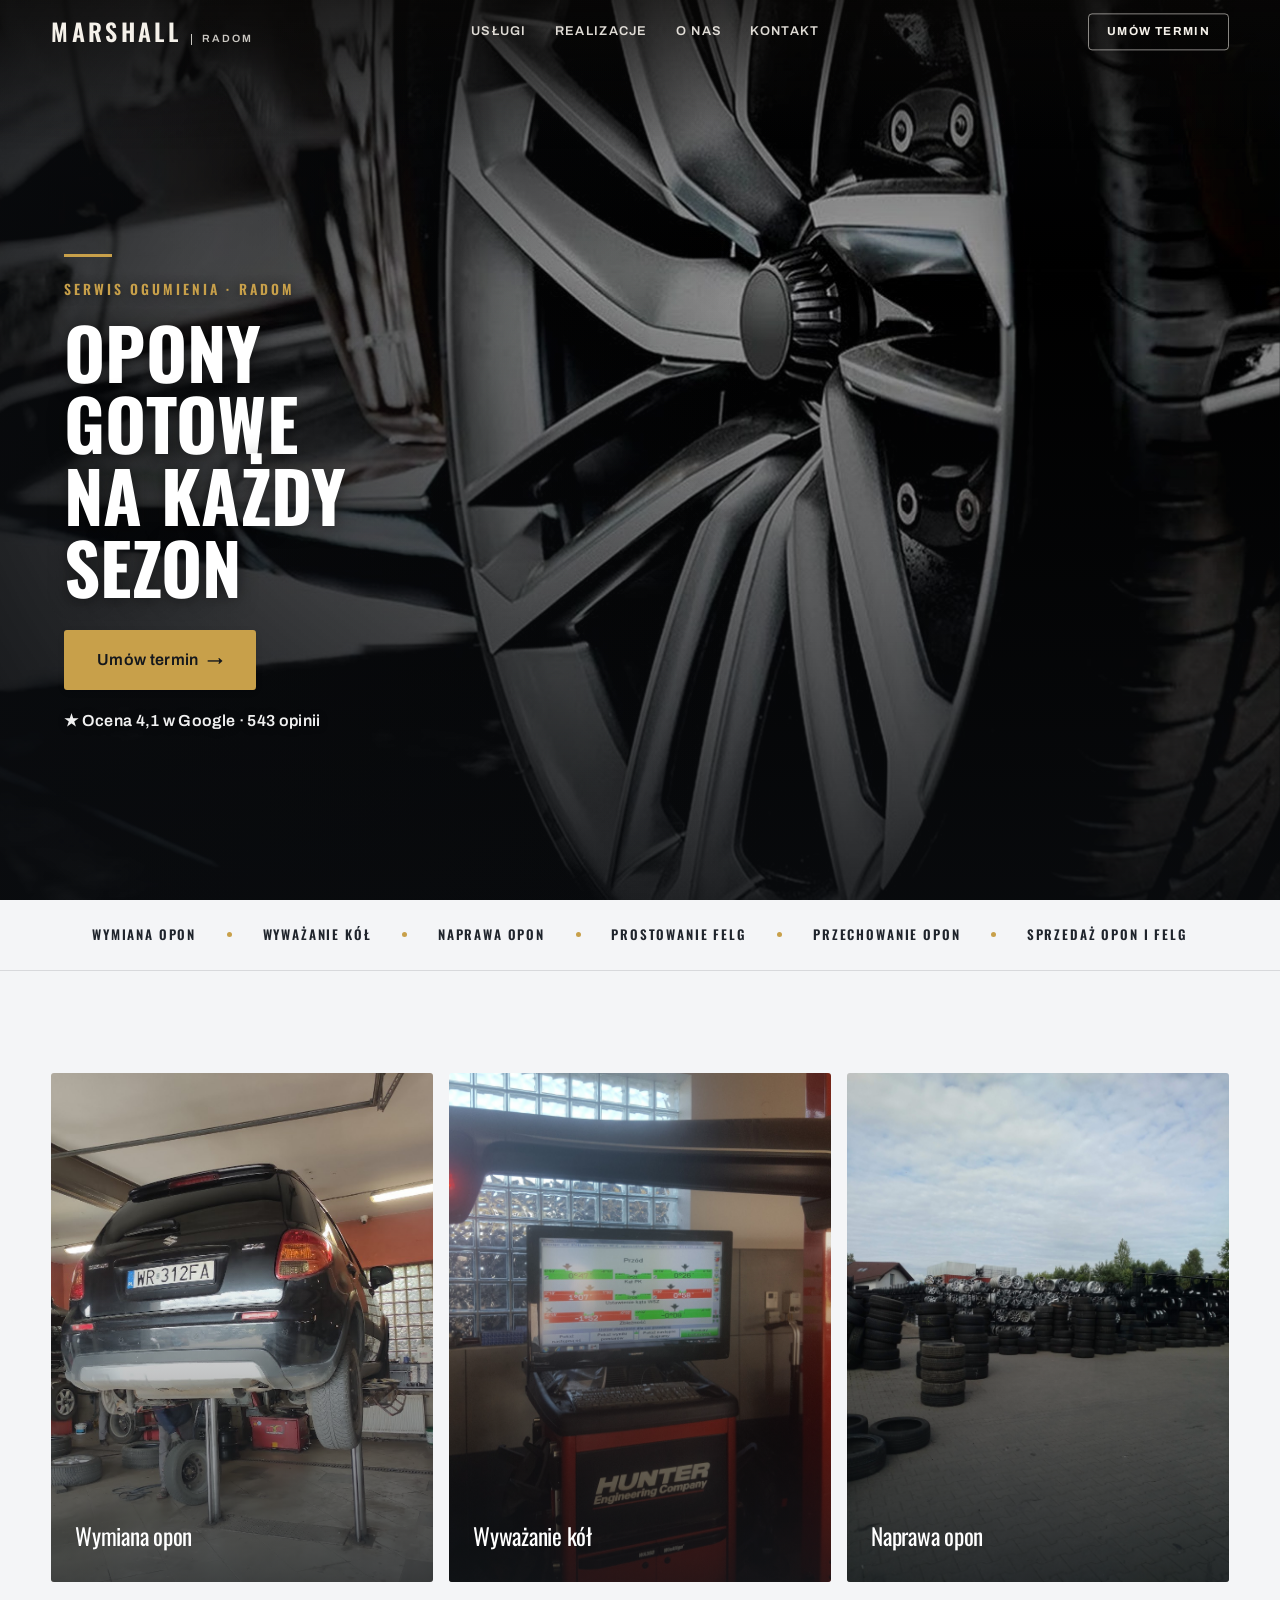
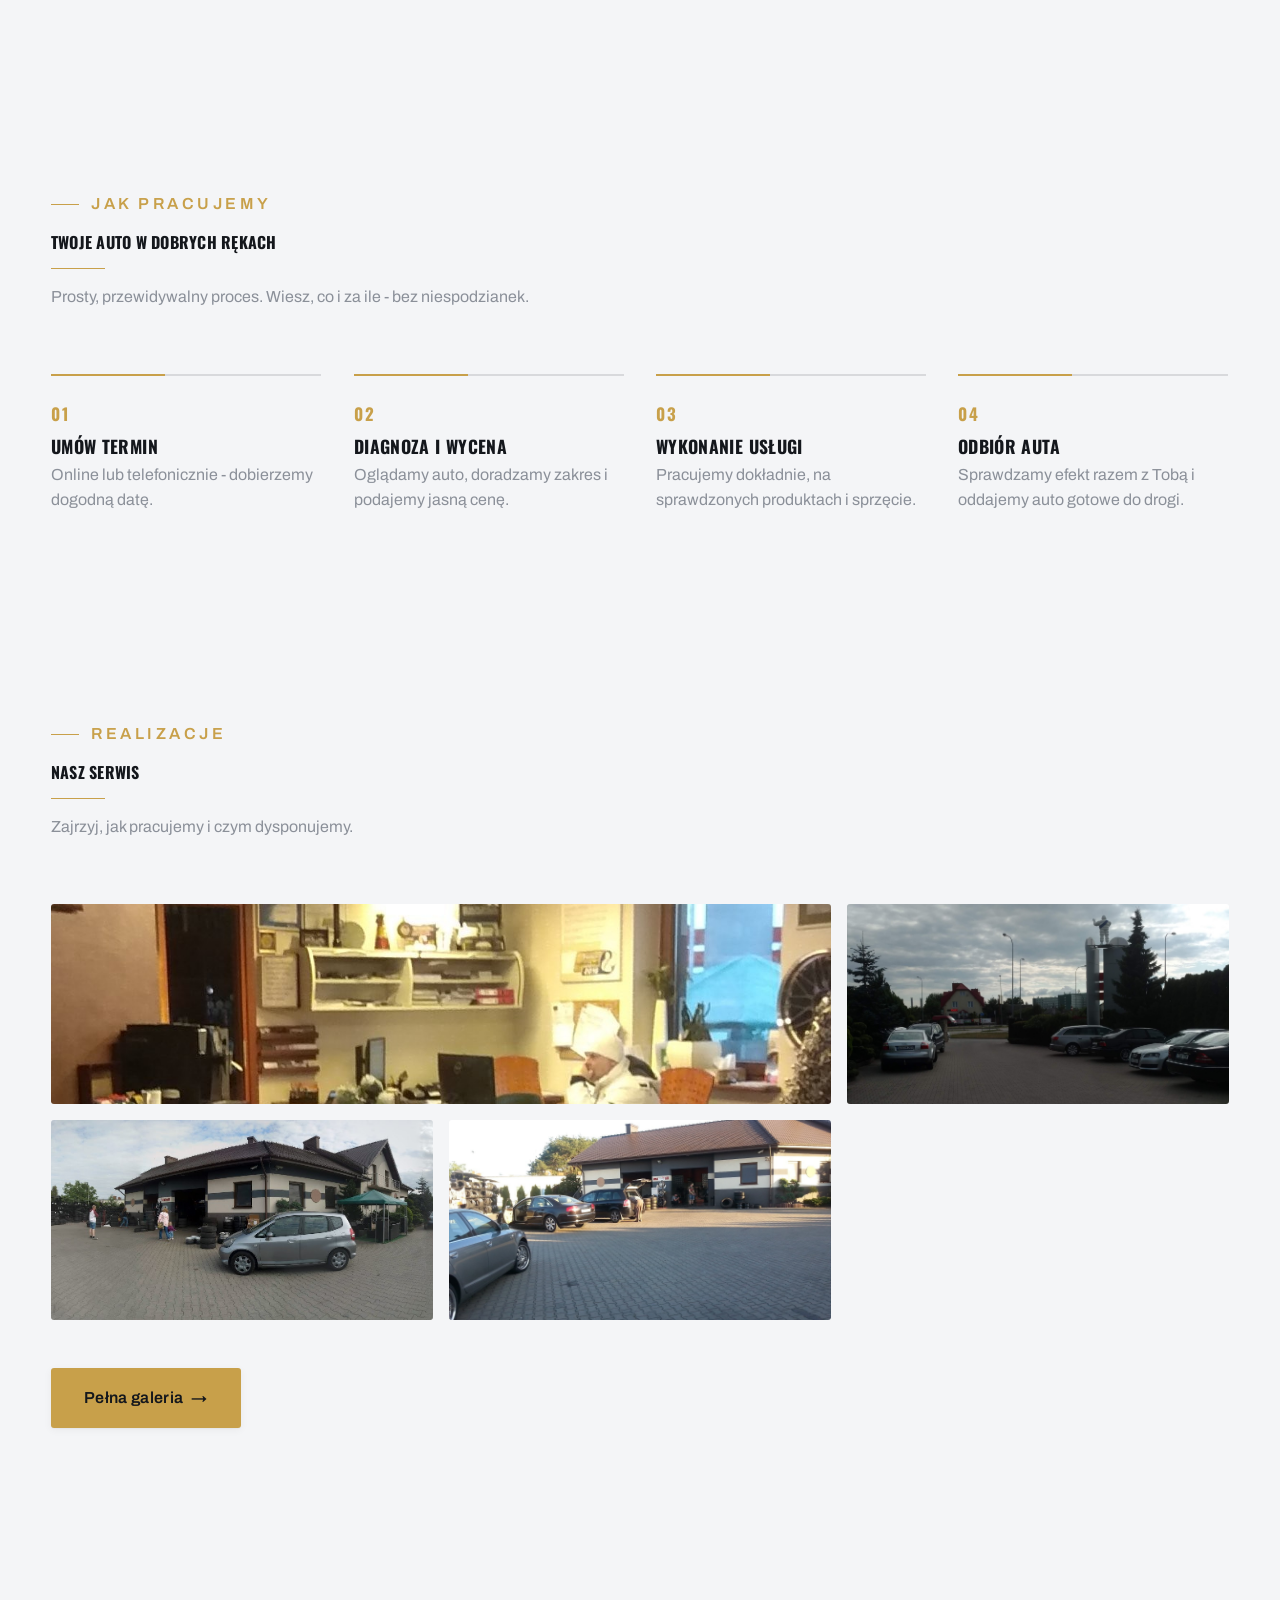
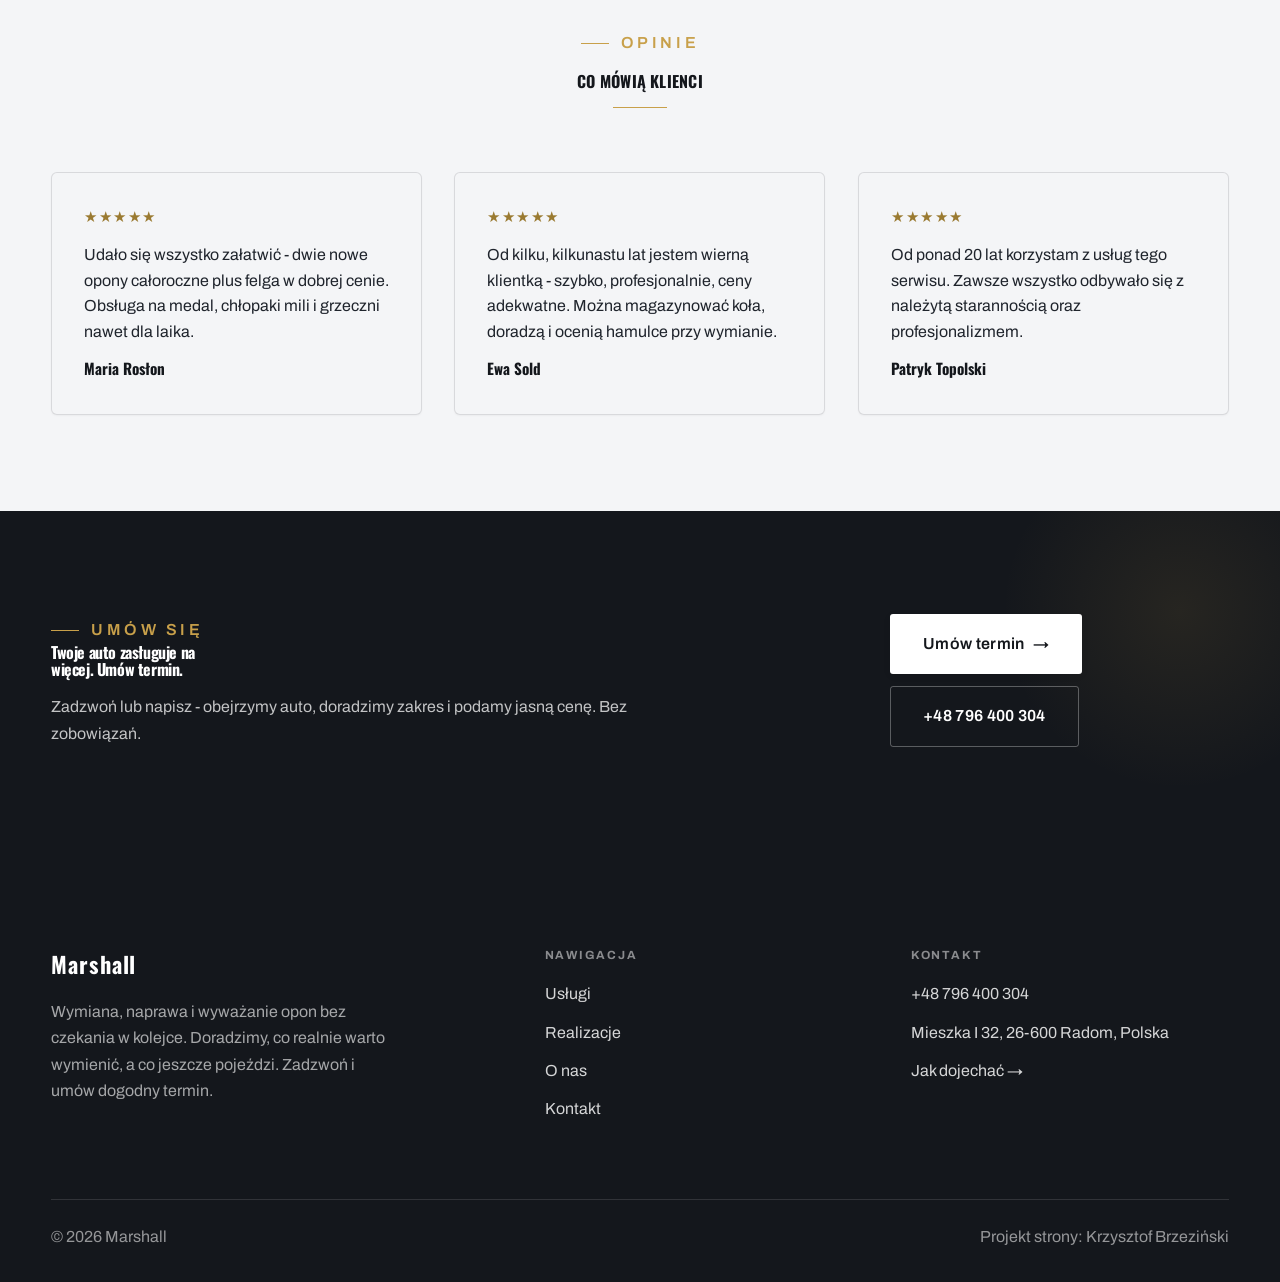
==== commit cfd398b1: "Podniesiona jakość treści: usunięto przecieki z innych branż (studio, pełna krasa, rozmowa i pomiar)" ====
--- a/index.html
+++ b/index.html
@@ -4,7 +4,7 @@
 <meta charset="UTF-8">
 <meta name="viewport" content="width=device-width, initial-scale=1.0">
 <title>Marshall - Serwis ogumienia · Radom</title>
-<meta name="description" content="Marshall - serwis ogumienia i wulkanizacja w Radom. Wymiana i naprawa opon, wyważanie kół, prostowanie felg, sezonowa przesiadka i przechowanie opon. Zadzwoń i umów termin.">
+<meta name="description" content="Marshall - serwis ogumienia i wulkanizacja · Radom. Wymiana i naprawa opon, wyważanie kół, prostowanie felg, sezonowa przesiadka i przechowanie opon. Zadzwoń i umów termin.">
 <link rel="preconnect" href="https://fonts.googleapis.com">
 <link rel="preconnect" href="https://fonts.gstatic.com" crossorigin>
 <link href="https://fonts.googleapis.com/css2?family=Oswald:wght@500;600;700&family=Archivo:wght@400;500;600&display=swap" rel="stylesheet">
@@ -32,7 +32,7 @@
   <div class="ha-inner">
     <span class="ha-tick" aria-hidden="true"></span>
     <span class="ha-kicker">Serwis ogumienia · Radom</span>
-    <h1 class="ha-claim">Twoje koła w dobrych rękach</h1>
+    <h1 class="ha-claim">Opony gotowe na każdy sezon</h1>
     <a href="kontakt.html" class="btn btn-accent ha-cta">Umów termin <span class="arr">→</span></a>
       <p class="ha-rating">★ Ocena 4,1 w Google · 543 opinii</p>
   </div>
@@ -45,9 +45,9 @@
 <section class="gateways-band">
   <div class="wrap">
     <div class="gateways">
-      <a href="oferta.html" class="gateway reveal"><img src="img/g2.jpg" alt="Wymiana opon" loading="lazy"><span class="g-ttl">Wymiana opon</span></a>
-      <a href="oferta.html" class="gateway reveal"><img src="img/g3.jpg" alt="Wyważanie kół" loading="lazy"><span class="g-ttl">Wyważanie kół</span></a>
-      <a href="oferta.html" class="gateway reveal"><img src="img/g4.jpg" alt="Naprawa opon" loading="lazy"><span class="g-ttl">Naprawa opon</span></a>
+      <a href="oferta.html" class="gateway reveal"><img src="img/g1.jpg" alt="Wymiana opon" loading="lazy"><span class="g-ttl">Wymiana opon</span></a>
+      <a href="oferta.html" class="gateway reveal"><img src="img/g2.jpg" alt="Wyważanie kół" loading="lazy"><span class="g-ttl">Wyważanie kół</span></a>
+      <a href="oferta.html" class="gateway reveal"><img src="img/g3.jpg" alt="Naprawa opon" loading="lazy"><span class="g-ttl">Naprawa opon</span></a>
     </div>
   </div>
 </section>
@@ -61,8 +61,8 @@
     <ol class="auto-proc-row">
       <li class="reveal"><span class="ap-no">01</span><h3>Umów termin</h3><p>Online lub telefonicznie - dobierzemy dogodną datę.</p></li>
       <li class="reveal"><span class="ap-no">02</span><h3>Diagnoza i wycena</h3><p>Oglądamy auto, doradzamy zakres i podajemy jasną cenę.</p></li>
-      <li class="reveal"><span class="ap-no">03</span><h3>Praca w studio</h3><p>Pracujemy dokładnie, sprawdzonymi produktami i sprzętem.</p></li>
-      <li class="reveal"><span class="ap-no">04</span><h3>Odbiór auta</h3><p>Oddajemy auto w pełnej krasie - jak nowe.</p></li>
+      <li class="reveal"><span class="ap-no">03</span><h3>Wykonanie usługi</h3><p>Pracujemy dokładnie, na sprawdzonych produktach i sprzęcie.</p></li>
+      <li class="reveal"><span class="ap-no">04</span><h3>Odbiór auta</h3><p>Sprawdzamy efekt razem z Tobą i oddajemy auto gotowe do drogi.</p></li>
     </ol>
   </div>
 </section>
@@ -74,19 +74,31 @@
       <p>Zajrzyj, jak pracujemy i czym dysponujemy.</p>
     </div>
     <div class="gallery">
-      <div class="tile t-two3 reveal"><img src="img/g5.jpg" alt="Na podnośniku" loading="lazy"><div class="cap">Na podnośniku</div></div>
-      <div class="tile t-third reveal"><img src="img/g6.jpg" alt="Wyważanie kół" loading="lazy"><div class="cap">Wyważanie kół</div></div>
-      <div class="tile t-third reveal"><img src="img/about.jpg" alt="Opony na sezon" loading="lazy"><div class="cap">Opony na sezon</div></div>
-      <div class="tile t-third reveal"><img src="img/g1.jpg" alt="W naszym serwisie" loading="lazy"><div class="cap">W naszym serwisie</div></div>
-      <div class="tile t-third reveal"><img src="img/g2.jpg" alt="Miejsce dla Twojego auta" loading="lazy"><div class="cap">Miejsce dla Twojego auta</div></div>
+      <div class="tile t-two3 reveal"><img src="img/g4.jpg" alt="Biuro obsługi klienta" loading="lazy"><div class="cap">Biuro obsługi klienta</div></div>
+      <div class="tile t-third reveal"><img src="img/g5.jpg" alt="Parking przed serwisem" loading="lazy"><div class="cap">Parking przed serwisem</div></div>
+      <div class="tile t-third reveal"><img src="img/g6.jpg" alt="Nasz punkt przy Mieszka I" loading="lazy"><div class="cap">Nasz punkt przy Mieszka I</div></div>
+      <div class="tile t-third reveal"><img src="img/about.jpg" alt="Wejście do serwisu" loading="lazy"><div class="cap">Wejście do serwisu</div></div>
     </div>
     <div style="margin-top:var(--space-7)" class="reveal"><a href="realizacje.html" class="btn btn-accent">Pełna galeria <span class="arr">→</span></a></div>
+  </div>
+</section>
+<section class="opinie">
+  <div class="wrap">
+    <div class="head center reveal">
+      <span class="eyebrow">Opinie</span>
+      <h2>Co mówią klienci</h2>
+    </div>
+    <div class="opinie-grid">
+      <figure class="op-card reveal"><span class="op-star">★★★★★</span><blockquote>Udało się wszystko załatwić - dwie nowe opony całoroczne plus felga w dobrej cenie. Obsługa na medal, chłopaki mili i grzeczni nawet dla laika.</blockquote><span class="op-autor">Maria Rosłon</span></figure>
+      <figure class="op-card reveal"><span class="op-star">★★★★★</span><blockquote>Od kilku, kilkunastu lat jestem wierną klientką - szybko, profesjonalnie, ceny adekwatne. Można magazynować koła, doradzą i ocenią hamulce przy wymianie.</blockquote><span class="op-autor">Ewa Sold</span></figure>
+      <figure class="op-card reveal"><span class="op-star">★★★★★</span><blockquote>Od ponad 20 lat korzystam z usług tego serwisu. Zawsze wszystko odbywało się z należytą starannością oraz profesjonalizmem.</blockquote><span class="op-autor">Patryk Topolski</span></figure>
+    </div>
   </div>
 </section>
 <section class="cta">
   <div class="wrap">
     <div class="reveal">
-      <span class="eyebrow">Współpraca</span>
+      <span class="eyebrow">Umów się</span>
       <h2>Twoje auto zasługuje na więcej. Umów termin.</h2>
       <p>Zadzwoń lub napisz - obejrzymy auto, doradzimy zakres i podamy jasną cenę. Bez zobowiązań.</p>
     </div>
--- a/assets/styles.css
+++ b/assets/styles.css
@@ -531,6 +531,15 @@
 
 /* === sticky-reserve: brass z ciemnym tekstem (kontrast) === */
 .sticky-reserve .sr-book{color:#14171c}
+
+/* === OPINIE (realne recenzje Google) - dodane dla rodziny auto === */
+.opinie{padding-block:var(--space-9);background:var(--bg)}
+.opinie .head{margin-bottom:var(--space-2)}
+.opinie-grid{display:grid;grid-template-columns:repeat(auto-fit,minmax(16rem,1fr));gap:var(--space-6);margin-top:var(--space-8)}
+.op-card{margin:0;background:var(--paper);border:1px solid var(--line);border-radius:var(--r-md);padding:var(--space-6);display:flex;flex-direction:column;gap:var(--space-3);box-shadow:0 1px 2px rgba(0,0,0,.04)}
+.op-star{color:var(--accent-d,var(--accent));letter-spacing:.1em;font-size:.95rem}
+.op-card blockquote{margin:0;color:var(--ink-soft);font-size:var(--text-base);line-height:1.6}
+.op-autor{font-family:var(--font-display);font-weight:700;color:var(--ink);font-size:.95rem}
 
 /* === NAV NOBU (silnik): auto === */
 .nav{position:fixed;left:0;right:0;backdrop-filter:none;border-bottom:1px solid transparent;z-index:100;transition:transform .35s var(--ease),background .35s ease,box-shadow .35s ease}
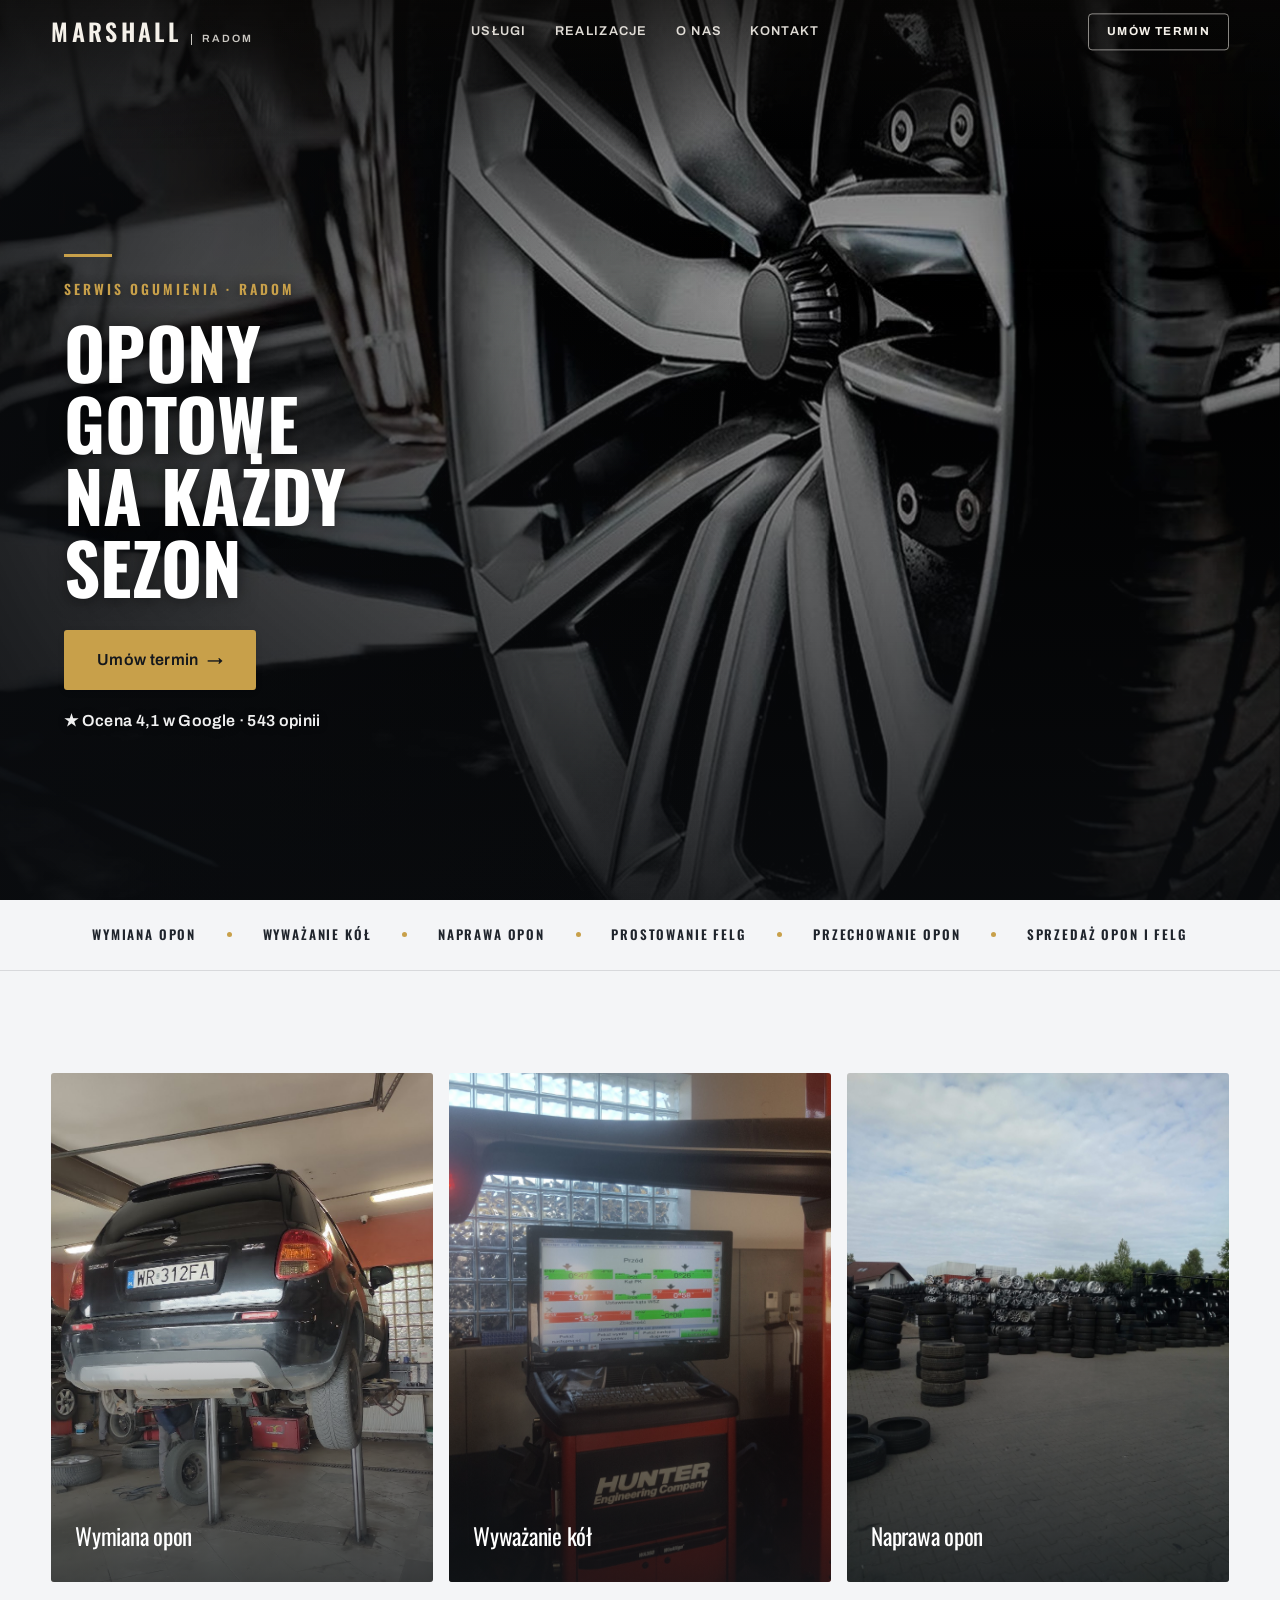
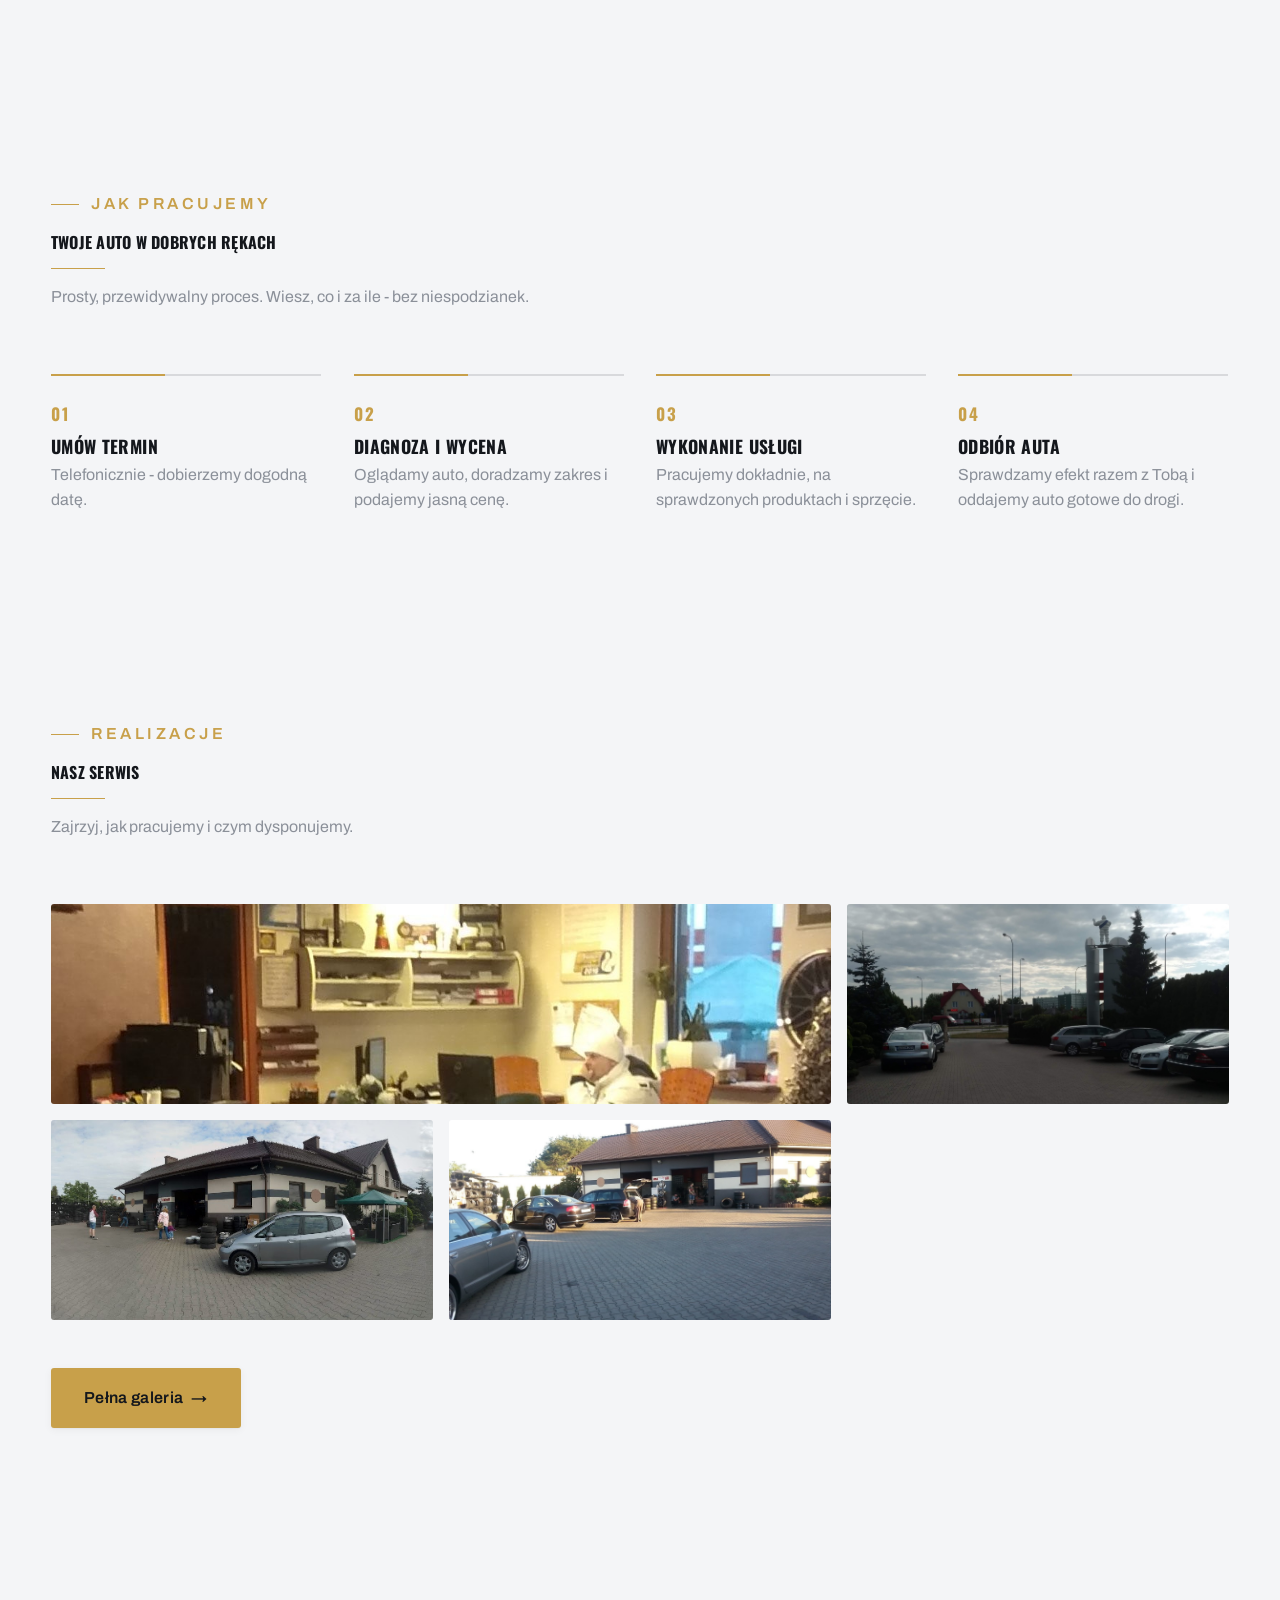
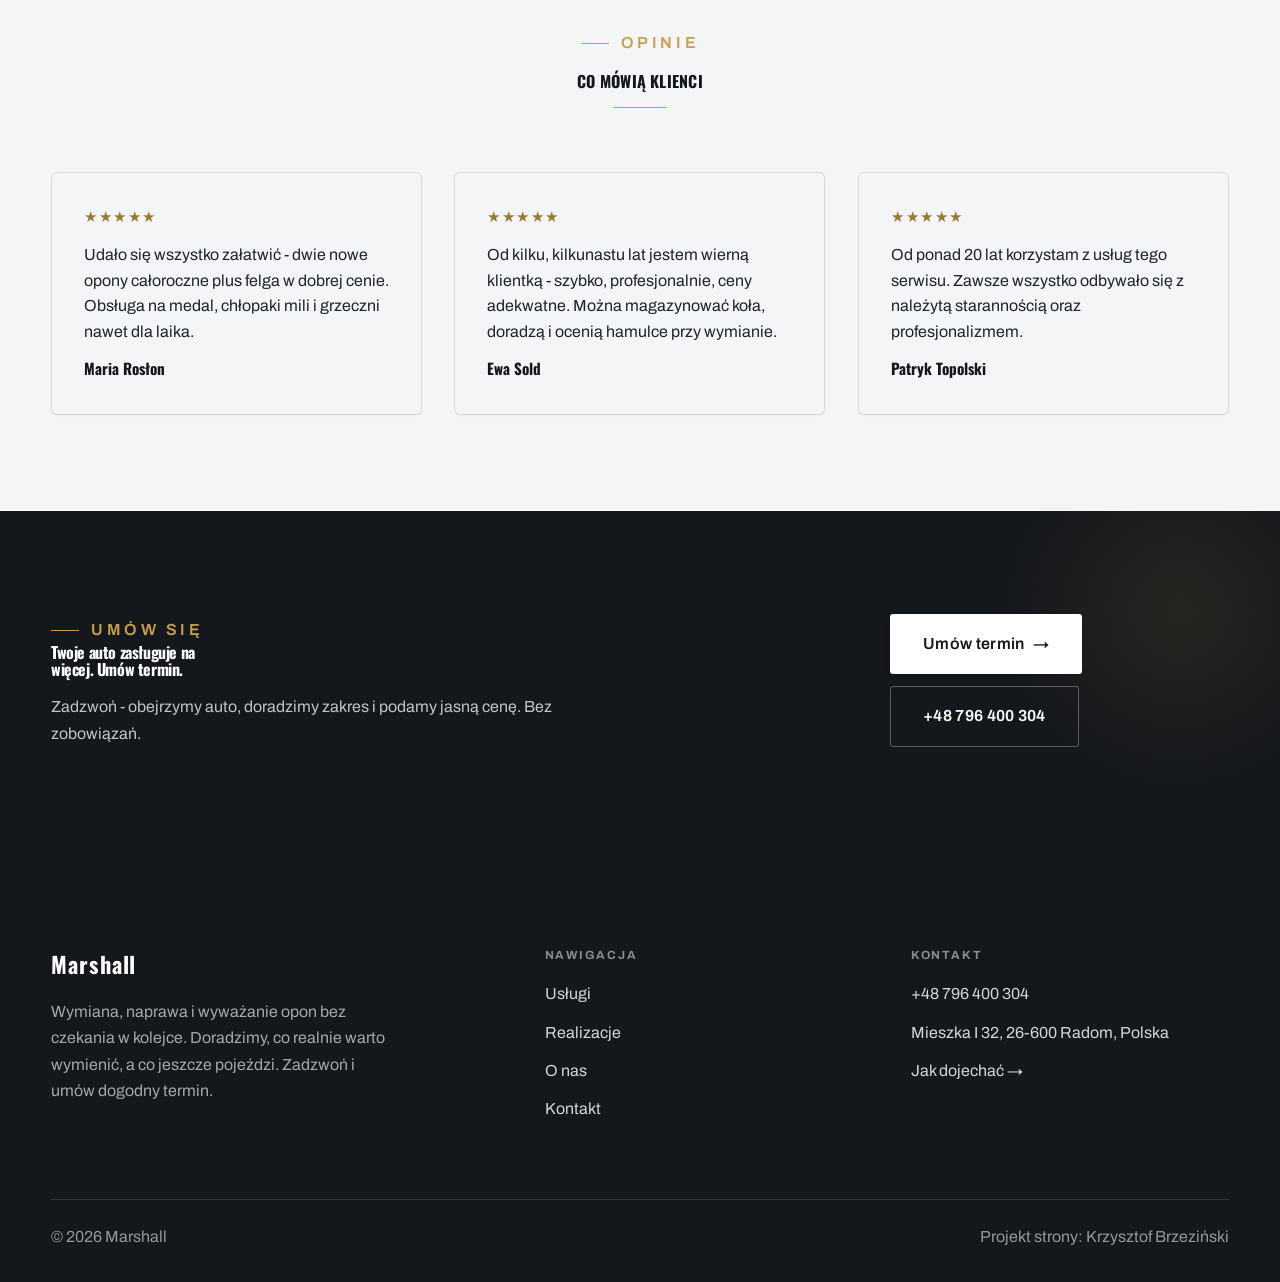
==== commit 5a358d86: "Popraw reliktowe kanały kontaktu i nagłówek realizacji Usunięto wzmianki o umawianiu online i pisani" ====
--- a/index.html
+++ b/index.html
@@ -59,7 +59,7 @@
       <p>Prosty, przewidywalny proces. Wiesz, co i za ile - bez niespodzianek.</p>
     </div>
     <ol class="auto-proc-row">
-      <li class="reveal"><span class="ap-no">01</span><h3>Umów termin</h3><p>Online lub telefonicznie - dobierzemy dogodną datę.</p></li>
+      <li class="reveal"><span class="ap-no">01</span><h3>Umów termin</h3><p>Telefonicznie - dobierzemy dogodną datę.</p></li>
       <li class="reveal"><span class="ap-no">02</span><h3>Diagnoza i wycena</h3><p>Oglądamy auto, doradzamy zakres i podajemy jasną cenę.</p></li>
       <li class="reveal"><span class="ap-no">03</span><h3>Wykonanie usługi</h3><p>Pracujemy dokładnie, na sprawdzonych produktach i sprzęcie.</p></li>
       <li class="reveal"><span class="ap-no">04</span><h3>Odbiór auta</h3><p>Sprawdzamy efekt razem z Tobą i oddajemy auto gotowe do drogi.</p></li>
@@ -100,7 +100,7 @@
     <div class="reveal">
       <span class="eyebrow">Umów się</span>
       <h2>Twoje auto zasługuje na więcej. Umów termin.</h2>
-      <p>Zadzwoń lub napisz - obejrzymy auto, doradzimy zakres i podamy jasną cenę. Bez zobowiązań.</p>
+      <p>Zadzwoń - obejrzymy auto, doradzimy zakres i podamy jasną cenę. Bez zobowiązań.</p>
     </div>
     <div class="cta-actions reveal">
       <a href="kontakt.html" class="btn btn-light">Umów termin <span class="arr">→</span></a>
